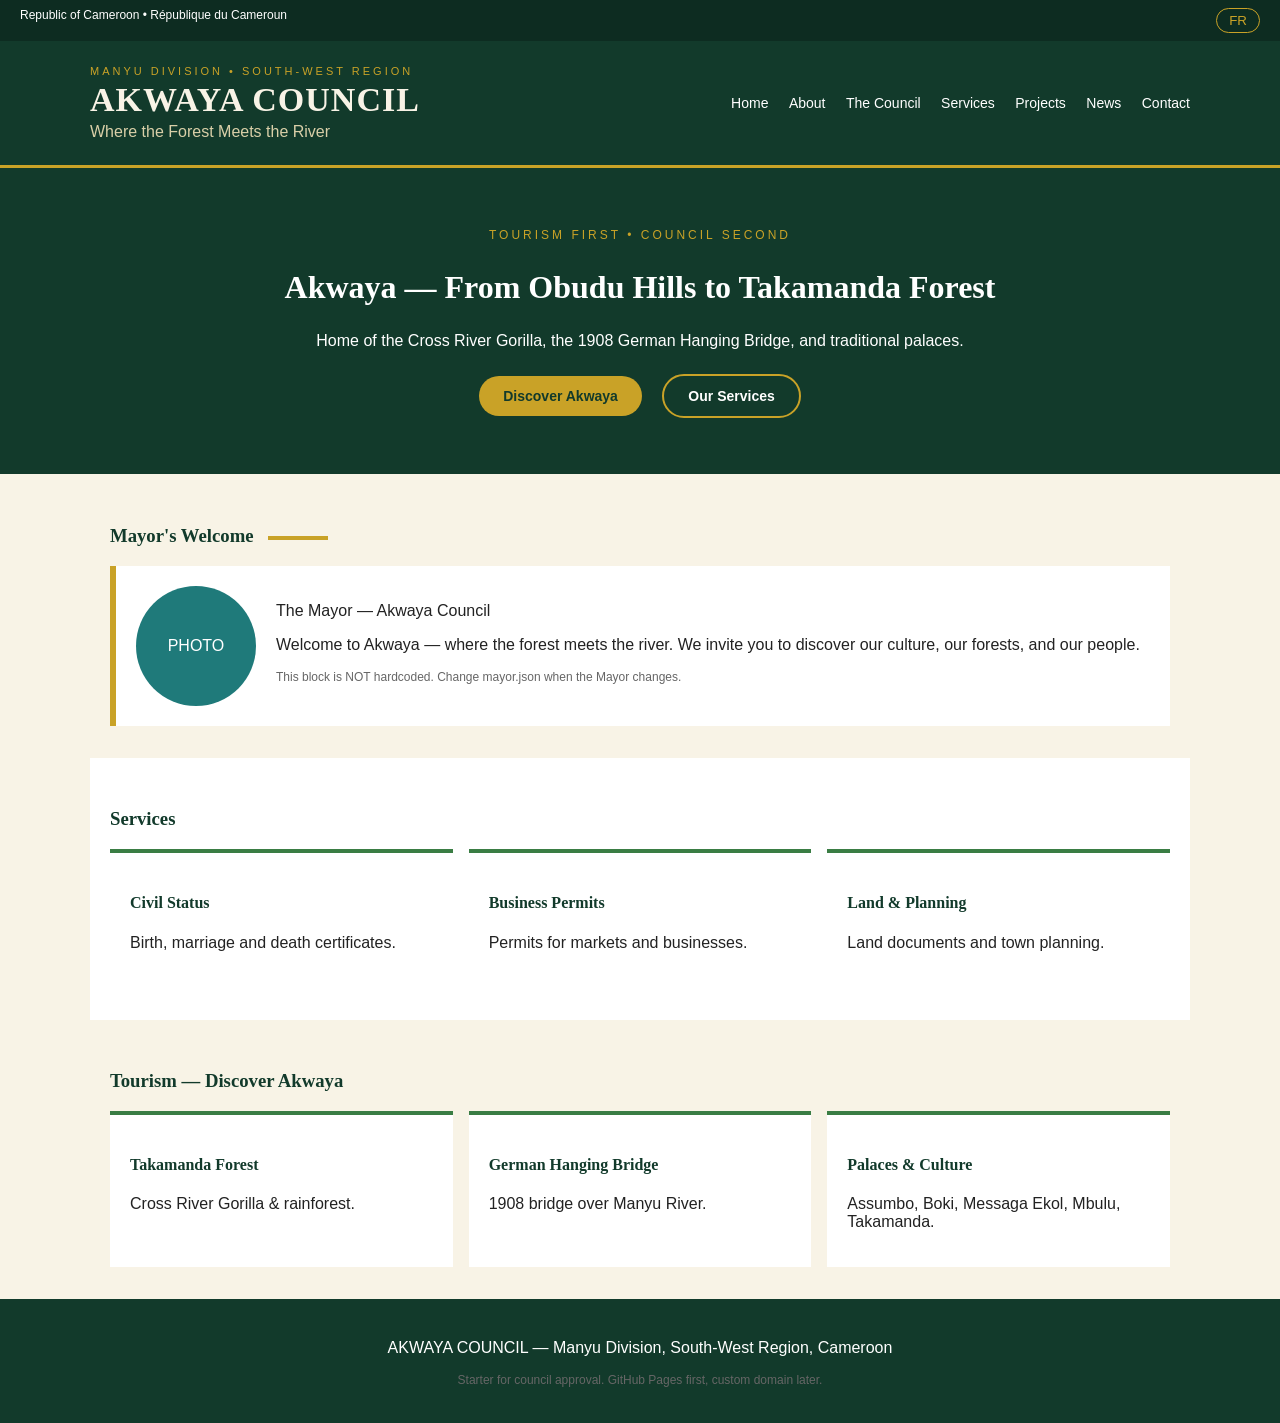
==== index.html @ c9313421 "Add files via upload" ====
<!DOCTYPE html>
<html lang="en">
<head>
<meta charset="UTF-8">
<meta name="viewport" content="width=device-width, initial-scale=1.0">
<title>AKWAYA COUNCIL | Akwaya, Manyu Division</title>
<link rel="stylesheet" href="css/style.css">
</head>
<body>
<!-- TOP BAR -->
<div class="topbar"><span>Republic of Cameroon &bull; R&eacute;publique du Cameroun</span><button id="langBtn" onclick="toggleLang()">FR</button></div>

<!-- HEADER - DARK GREEN -->
<header>
  <div class="header-inner">
    <div class="logo-text">
      <div class="small-gold">MANYU DIVISION &bull; SOUTH-WEST REGION</div>
      <h1>AKWAYA COUNCIL</h1>
      <p class="tagline" data-en="Where the Forest Meets the River" data-fr="Là où la forêt rencontre la rivière">Where the Forest Meets the River</p>
    </div>
    <nav>
      <a href="#" data-en="Home" data-fr="Accueil">Home</a>
      <a href="#" data-en="About" data-fr="À propos">About</a>
      <a href="#" data-en="The Council" data-fr="Le Conseil">The Council</a>
      <a href="#" data-en="Services" data-fr="Services">Services</a>
      <a href="#" data-en="Projects" data-fr="Projets">Projects</a>
      <a href="#" data-en="News" data-fr="Actualités">News</a>
      <a href="#" data-en="Contact" data-fr="Contact">Contact</a>
    </nav>
  </div>
</header>

<!-- HERO - SIMPLE BANNER -->
<section class="hero">
  <p class="hero-eyebrow">TOURISM FIRST &bull; COUNCIL SECOND</p>
  <h2 data-en="Akwaya — From Obudu Hills to Takamanda Forest" data-fr="Akwaya — Des collines d'Obudu à la forêt de Takamanda">Akwaya — From Obudu Hills to Takamanda Forest</h2>
  <p class="hero-sub">Home of the Cross River Gorilla, the 1908 German Hanging Bridge, and traditional palaces.</p>
  <div class="btns">
    <a class="btn btn-gold" href="#" data-en="Discover Akwaya" data-fr="Découvrir Akwaya">Discover Akwaya</a>
    <a class="btn btn-outline" href="#" data-en="Our Services" data-fr="Nos Services">Our Services</a>
  </div>
</section>

<!-- MAYOR - EDITABLE VIA content/mayor.json -->
<section class="section">
  <h3>Mayor's Welcome <span class="gold-line"></span></h3>
  <div class="mayor-card">
    <div class="mayor-photo">PHOTO</div>
    <div>
      <p id="mayorName">The Mayor, Akwaya Council</p>
      <p id="mayorMsg">Welcome message will be loaded from content/mayor.json — Mr. Okumo edits only that file.</p>
      <p class="note">This block is NOT hardcoded. Change mayor.json when the Mayor changes.</p>
    </div>
  </div>
</section>

<!-- SERVICES -->
<section class="section ivory">
  <h3>Services</h3>
  <div class="grid" id="servicesGrid"></div>
</section>

<!-- TOURISM -->
<section class="section">
  <h3>Tourism — Discover Akwaya</h3>
  <div class="grid">
    <div class="card"><h4>Takamanda Forest</h4><p>Cross River Gorilla &amp; rainforest.</p></div>
    <div class="card"><h4>German Hanging Bridge</h4><p>1908 bridge over Manyu River.</p></div>
    <div class="card"><h4>Palaces &amp; Culture</h4><p>Assumbo, Boki, Messaga Ekol, Mbulu, Takamanda.</p></div>
  </div>
</section>

<footer><p>AKWAYA COUNCIL — Manyu Division, South-West Region, Cameroon</p><p class="note">Starter for council approval. GitHub Pages first, custom domain later.</p></footer>
<script src="js/main.js"></script>
</body>
</html>
---- css/style.css ----
/* AKWAYA COUNCIL - STARTER - Dark Green / Gold / Ivory */
:root{--forest:#123A2B;--moss:#3A7D44;--teal:#1F7A7A;--gold:#C9A227;--clay:#8B3A1E;--ivory:#F8F3E6}
*{box-sizing:border-box} body{margin:0;font-family:Arial,sans-serif;background:var(--ivory);color:#222}
h1,h2,h3,h4{font-family:Georgia,serif;color:var(--forest)}
.topbar{background:#0d2c21;color:#fff;display:flex;justify-content:space-between;padding:8px 20px;font-size:12px}
.topbar button{background:transparent;border:1px solid var(--gold);color:var(--gold);border-radius:20px;padding:4px 12px;cursor:pointer}
header{background:var(--forest);color:var(--ivory);padding:24px 20px}
.header-inner{max-width:1100px;margin:auto;display:flex;justify-content:space-between;align-items:center;flex-wrap:wrap}
.small-gold{color:var(--gold);letter-spacing:3px;font-size:11px}
header h1{margin:4px 0;color:var(--ivory);font-size:34px;letter-spacing:1px}
.tagline{color:#d9cfa8;margin:0}
nav a{color:#fff;text-decoration:none;margin-left:16px;font-size:14px}
.hero{background:var(--forest);color:#fff;text-align:center;padding:48px 20px;border-top:3px solid var(--gold)}
.hero h2{color:#fff;font-size:32px}
.hero-eyebrow{color:var(--gold);letter-spacing:3px;font-size:12px}
.btn{display:inline-block;padding:12px 24px;border-radius:30px;text-decoration:none;font-weight:bold;font-size:14px;margin:8px}
.btn-gold{background:var(--gold);color:var(--forest)}
.btn-outline{border:2px solid var(--gold);color:#fff}
.section{max-width:1100px;margin:auto;padding:32px 20px}
.section.ivory{background:#fff}
.gold-line{display:inline-block;width:60px;height:4px;background:var(--gold);margin-left:10px;vertical-align:middle}
.mayor-card{display:flex;gap:20px;background:#fff;padding:20px;border-left:6px solid var(--gold)}
.mayor-photo{width:120px;height:120px;background:var(--teal);color:#fff;display:flex;align-items:center;justify-content:center;border-radius:50%;flex-shrink:0}
.grid{display:grid;grid-template-columns:repeat(auto-fit,minmax(220px,1fr));gap:16px}
.card{background:#fff;padding:20px;border-top:4px solid var(--moss)}
.note{font-size:12px;color:#666}
footer{background:var(--forest);color:#fff;text-align:center;padding:24px}
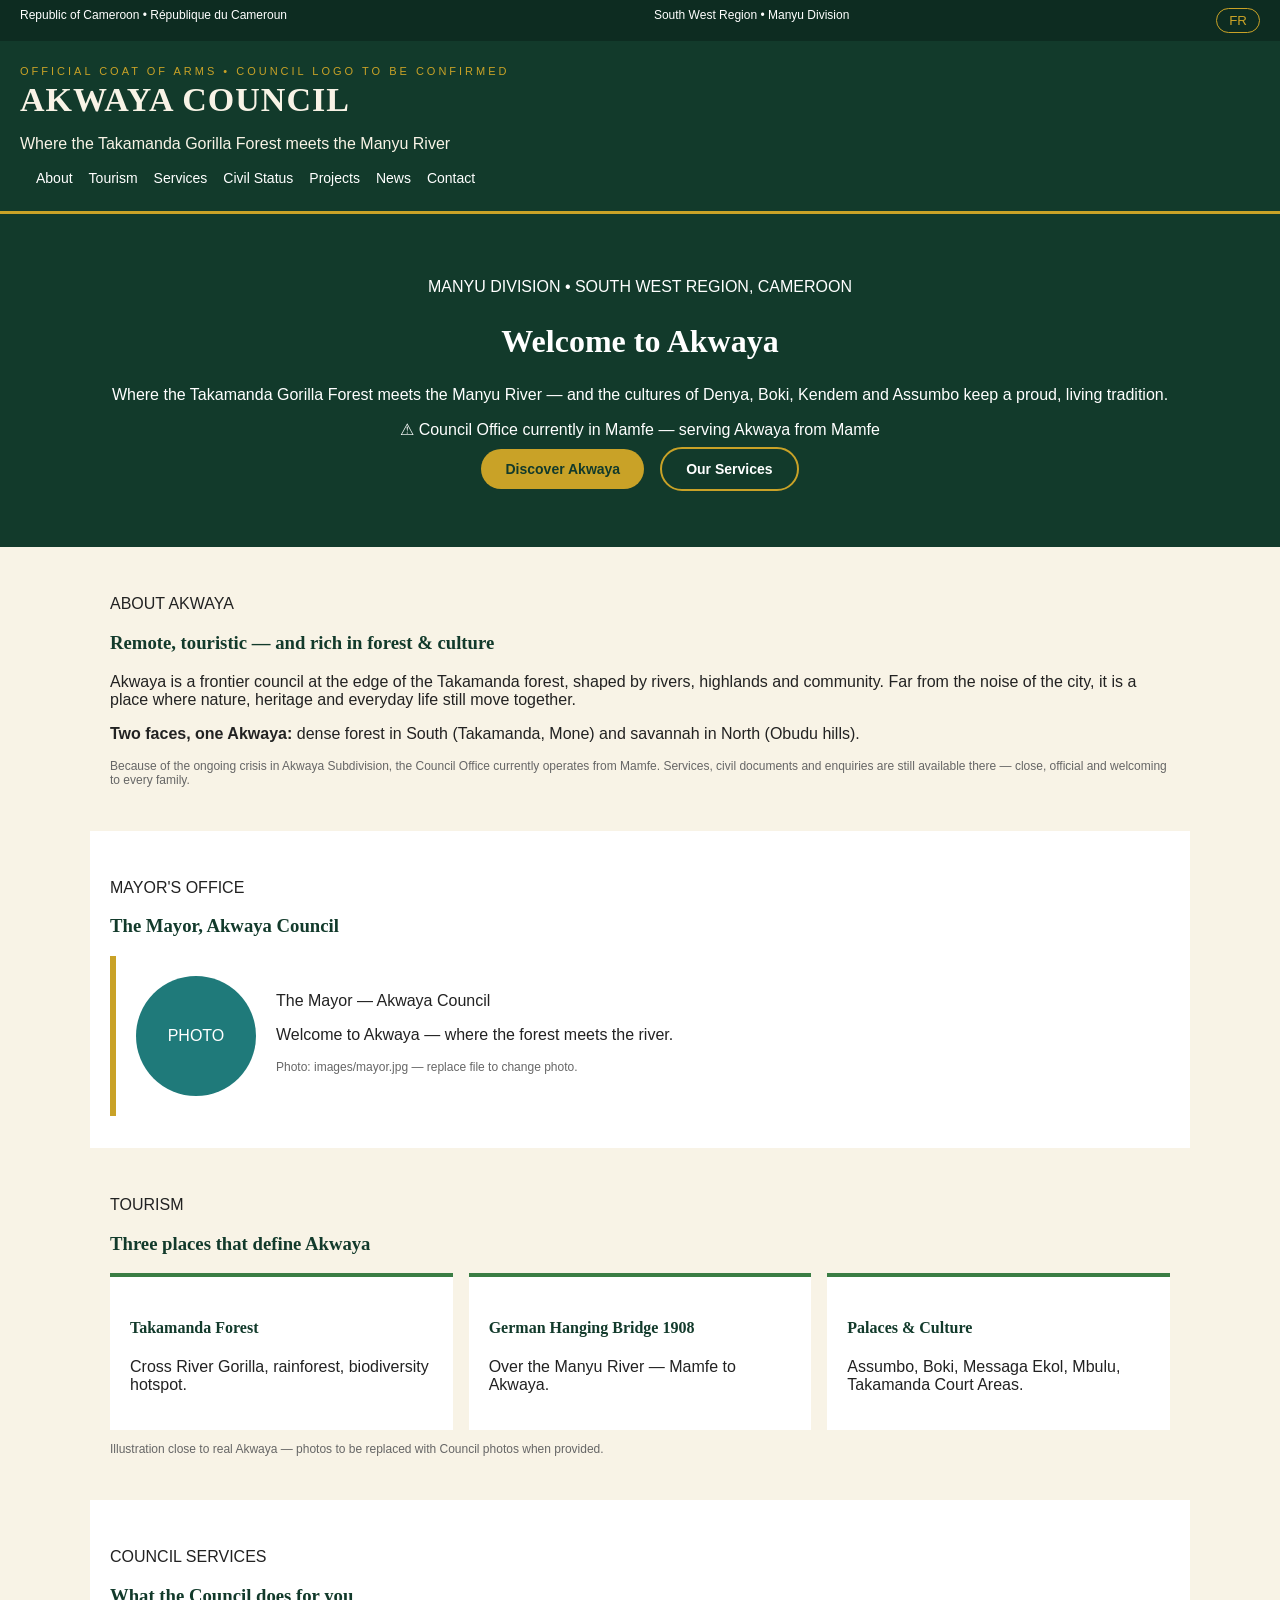
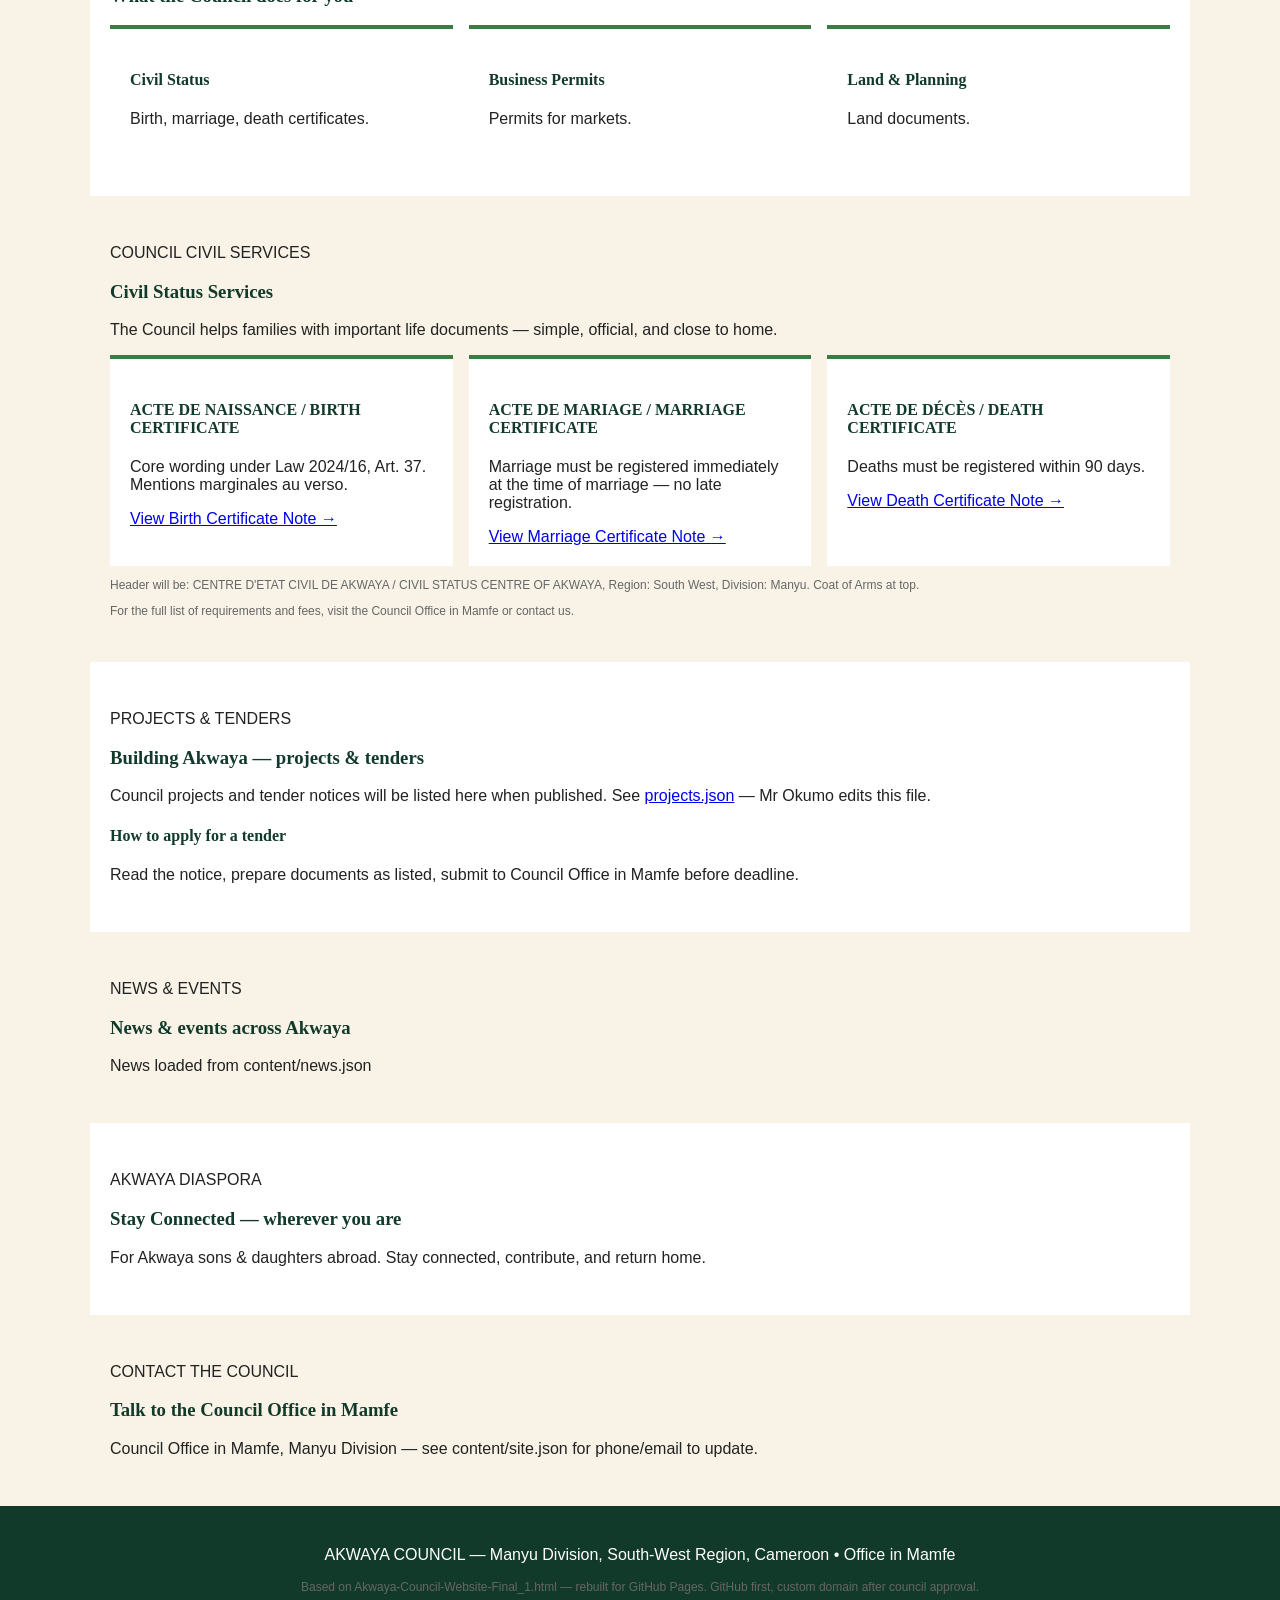
==== commit 5d9a1f6f: "Add files via upload" ====
--- a/index.html
+++ b/index.html
@@ -1,76 +1,48 @@
 <!DOCTYPE html>
-<html lang="en">
-<head>
-<meta charset="UTF-8">
-<meta name="viewport" content="width=device-width, initial-scale=1.0">
-<title>AKWAYA COUNCIL | Akwaya, Manyu Division</title>
-<link rel="stylesheet" href="css/style.css">
-</head>
+<html lang="en"><head><meta charset="UTF-8"><meta name="viewport" content="width=device-width,initial-scale=1">
+<title>AKWAYA COUNCIL | Manyu Division, South-West Region, Cameroon</title>
+<link rel="stylesheet" href="css/style.css"></head>
 <body>
-<!-- TOP BAR -->
-<div class="topbar"><span>Republic of Cameroon &bull; R&eacute;publique du Cameroun</span><button id="langBtn" onclick="toggleLang()">FR</button></div>
+<div class="topbar"><span>Republic of Cameroon &bull; R&eacute;publique du Cameroun</span><span>South West Region &bull; Manyu Division</span><button id="langBtn" onclick="toggleLang()">FR</button></div>
+<header><div class="wrap header-in">
+<div><div class="small-gold">OFFICIAL COAT OF ARMS &bull; COUNCIL LOGO TO BE CONFIRMED</div><h1>AKWAYA COUNCIL</h1><p class="tag" data-en="Where the Takamanda Gorilla Forest meets the Manyu River" data-fr="Là où la forêt des gorilles de Takamanda rencontre le fleuve Manyu">Where the Takamanda Gorilla Forest meets the Manyu River</p></div>
+<nav><a href="#about">About</a><a href="#tourism">Tourism</a><a href="#services">Services</a><a href="#civil">Civil Status</a><a href="#projects">Projects</a><a href="#news">News</a><a href="#contact">Contact</a></nav></div></header>
 
-<!-- HEADER - DARK GREEN -->
-<header>
-  <div class="header-inner">
-    <div class="logo-text">
-      <div class="small-gold">MANYU DIVISION &bull; SOUTH-WEST REGION</div>
-      <h1>AKWAYA COUNCIL</h1>
-      <p class="tagline" data-en="Where the Forest Meets the River" data-fr="Là où la forêt rencontre la rivière">Where the Forest Meets the River</p>
-    </div>
-    <nav>
-      <a href="#" data-en="Home" data-fr="Accueil">Home</a>
-      <a href="#" data-en="About" data-fr="À propos">About</a>
-      <a href="#" data-en="The Council" data-fr="Le Conseil">The Council</a>
-      <a href="#" data-en="Services" data-fr="Services">Services</a>
-      <a href="#" data-en="Projects" data-fr="Projets">Projects</a>
-      <a href="#" data-en="News" data-fr="Actualités">News</a>
-      <a href="#" data-en="Contact" data-fr="Contact">Contact</a>
-    </nav>
-  </div>
-</header>
+<section class="hero"><div class="wrap"><p class="eyebrow">MANYU DIVISION &bull; SOUTH WEST REGION, CAMEROON</p>
+<h2 data-en="Welcome to Akwaya" data-fr="Bienvenue à Akwaya">Welcome to Akwaya</h2>
+<p data-en="Where the Takamanda Gorilla Forest meets the Manyu River — and the cultures of Denya, Boki, Kendem and Assumbo keep a proud, living tradition." data-fr="Là où la forêt des gorilles de Takamanda rencontre le fleuve Manyu — et où les cultures Denya, Boki, Kendem et Assumbo gardent une tradition fière et vivante.">Where the Takamanda Gorilla Forest meets the Manyu River — and the cultures of Denya, Boki, Kendem and Assumbo keep a proud, living tradition.</p>
+<div class="notice">⚠ <span data-en="Council Office currently in Mamfe — serving Akwaya from Mamfe" data-fr="Bureau du Conseil actuellement à Mamfe — au service d'Akwaya depuis Mamfe">Council Office currently in Mamfe — serving Akwaya from Mamfe</span></div>
+<div class="btns"><a class="btn btn-gold" href="#tourism">Discover Akwaya</a><a class="btn btn-outline" href="#services">Our Services</a></div></div></section>
 
-<!-- HERO - SIMPLE BANNER -->
-<section class="hero">
-  <p class="hero-eyebrow">TOURISM FIRST &bull; COUNCIL SECOND</p>
-  <h2 data-en="Akwaya — From Obudu Hills to Takamanda Forest" data-fr="Akwaya — Des collines d'Obudu à la forêt de Takamanda">Akwaya — From Obudu Hills to Takamanda Forest</h2>
-  <p class="hero-sub">Home of the Cross River Gorilla, the 1908 German Hanging Bridge, and traditional palaces.</p>
-  <div class="btns">
-    <a class="btn btn-gold" href="#" data-en="Discover Akwaya" data-fr="Découvrir Akwaya">Discover Akwaya</a>
-    <a class="btn btn-outline" href="#" data-en="Our Services" data-fr="Nos Services">Our Services</a>
-  </div>
-</section>
+<section id="about" class="section"><div class="wrap"><p class="kicker">ABOUT AKWAYA</p><h3>Remote, touristic — and rich in forest &amp; culture</h3>
+<p>Akwaya is a frontier council at the edge of the Takamanda forest, shaped by rivers, highlands and community. Far from the noise of the city, it is a place where nature, heritage and everyday life still move together.</p>
+<p><b>Two faces, one Akwaya:</b> dense forest in South (Takamanda, Mone) and savannah in North (Obudu hills).</p>
+<p class="note">Because of the ongoing crisis in Akwaya Subdivision, the Council Office currently operates from Mamfe. Services, civil documents and enquiries are still available there — close, official and welcoming to every family.</p></div></section>
 
-<!-- MAYOR - EDITABLE VIA content/mayor.json -->
-<section class="section">
-  <h3>Mayor's Welcome <span class="gold-line"></span></h3>
-  <div class="mayor-card">
-    <div class="mayor-photo">PHOTO</div>
-    <div>
-      <p id="mayorName">The Mayor, Akwaya Council</p>
-      <p id="mayorMsg">Welcome message will be loaded from content/mayor.json — Mr. Okumo edits only that file.</p>
-      <p class="note">This block is NOT hardcoded. Change mayor.json when the Mayor changes.</p>
-    </div>
-  </div>
-</section>
+<section id="mayor" class="section ivory"><div class="wrap"><p class="kicker">MAYOR'S OFFICE</p><h3>The Mayor, Akwaya Council</h3>
+<div class="mayor-card"><div class="mayor-photo">PHOTO</div><div><p id="mayorName">The Mayor — Akwaya Council</p><p id="mayorMsg">Welcome message loaded from content/mayor.json. Edit that file when the Mayor changes — Mayor is not for life.</p><p class="note">Photo: images/mayor.jpg — replace file to change photo.</p></div></div></div></section>
 
-<!-- SERVICES -->
-<section class="section ivory">
-  <h3>Services</h3>
-  <div class="grid" id="servicesGrid"></div>
-</section>
+<section id="tourism" class="section"><div class="wrap"><p class="kicker">TOURISM</p><h3>Three places that define Akwaya</h3><div class="grid">
+<div class="card"><h4>Takamanda Forest</h4><p>Cross River Gorilla, rainforest, biodiversity hotspot.</p></div>
+<div class="card"><h4>German Hanging Bridge 1908</h4><p>Over the Manyu River — Mamfe to Akwaya.</p></div>
+<div class="card"><h4>Palaces &amp; Culture</h4><p>Assumbo, Boki, Messaga Ekol, Mbulu, Takamanda Court Areas.</p></div></div><p class="note">Illustration close to real Akwaya — photos to be replaced with Council photos when provided.</p></div></section>
 
-<!-- TOURISM -->
-<section class="section">
-  <h3>Tourism — Discover Akwaya</h3>
-  <div class="grid">
-    <div class="card"><h4>Takamanda Forest</h4><p>Cross River Gorilla &amp; rainforest.</p></div>
-    <div class="card"><h4>German Hanging Bridge</h4><p>1908 bridge over Manyu River.</p></div>
-    <div class="card"><h4>Palaces &amp; Culture</h4><p>Assumbo, Boki, Messaga Ekol, Mbulu, Takamanda.</p></div>
-  </div>
-</section>
+<section id="services" class="section ivory"><div class="wrap"><p class="kicker">COUNCIL SERVICES</p><h3>What the Council does for you</h3><div class="grid" id="servicesGrid"></div></div></section>
 
-<footer><p>AKWAYA COUNCIL — Manyu Division, South-West Region, Cameroon</p><p class="note">Starter for council approval. GitHub Pages first, custom domain later.</p></footer>
-<script src="js/main.js"></script>
-</body>
-</html>
+<section id="civil" class="section"><div class="wrap"><p class="kicker">COUNCIL CIVIL SERVICES</p><h3>Civil Status Services</h3><p>The Council helps families with important life documents — simple, official, and close to home.</p>
+<div class="grid">
+<div class="card"><h4>ACTE DE NAISSANCE / BIRTH CERTIFICATE</h4><p>Core wording under Law 2024/16, Art. 37. Mentions marginales au verso.</p><a href="certificates/birth.html">View Birth Certificate Note →</a></div>
+<div class="card"><h4>ACTE DE MARIAGE / MARRIAGE CERTIFICATE</h4><p>Marriage must be registered immediately at the time of marriage — no late registration.</p><a href="certificates/marriage.html">View Marriage Certificate Note →</a></div>
+<div class="card"><h4>ACTE DE DÉCÈS / DEATH CERTIFICATE</h4><p>Deaths must be registered within 90 days.</p><a href="certificates/death.html">View Death Certificate Note →</a></div>
+</div><p class="note">Header will be: CENTRE D'ETAT CIVIL DE AKWAYA / CIVIL STATUS CENTRE OF AKWAYA, Region: South West, Division: Manyu. Coat of Arms at top.</p><p class="note">For the full list of requirements and fees, visit the Council Office in Mamfe or contact us.</p></div></section>
+
+<section id="projects" class="section ivory"><div class="wrap"><p class="kicker">PROJECTS &amp; TENDERS</p><h3>Building Akwaya — projects &amp; tenders</h3><p>Council projects and tender notices will be listed here when published. See <a href="content/projects.json">projects.json</a> — Mr Okumo edits this file.</p><div id="projectsList"></div><h4>How to apply for a tender</h4><p>Read the notice, prepare documents as listed, submit to Council Office in Mamfe before deadline.</p></div></section>
+
+<section id="news" class="section"><div class="wrap"><p class="kicker">NEWS &amp; EVENTS</p><h3>News &amp; events across Akwaya</h3><div id="newsList"><p>News loaded from content/news.json</p></div></div></section>
+
+<section class="section ivory"><div class="wrap"><p class="kicker">AKWAYA DIASPORA</p><h3>Stay Connected — wherever you are</h3><p>For Akwaya sons &amp; daughters abroad. Stay connected, contribute, and return home.</p></div></section>
+
+<section id="contact" class="section"><div class="wrap"><p class="kicker">CONTACT THE COUNCIL</p><h3>Talk to the Council Office in Mamfe</h3><p id="contactInfo">Council Office in Mamfe, Manyu Division — see content/site.json for phone/email to update.</p></div></section>
+
+<footer><p>AKWAYA COUNCIL — Manyu Division, South-West Region, Cameroon • Office in Mamfe</p><p class="note">Based on Akwaya-Council-Website-Final_1.html — rebuilt for GitHub Pages. GitHub first, custom domain after council approval.</p></footer>
+<script src="js/main.js"></script></body></html>
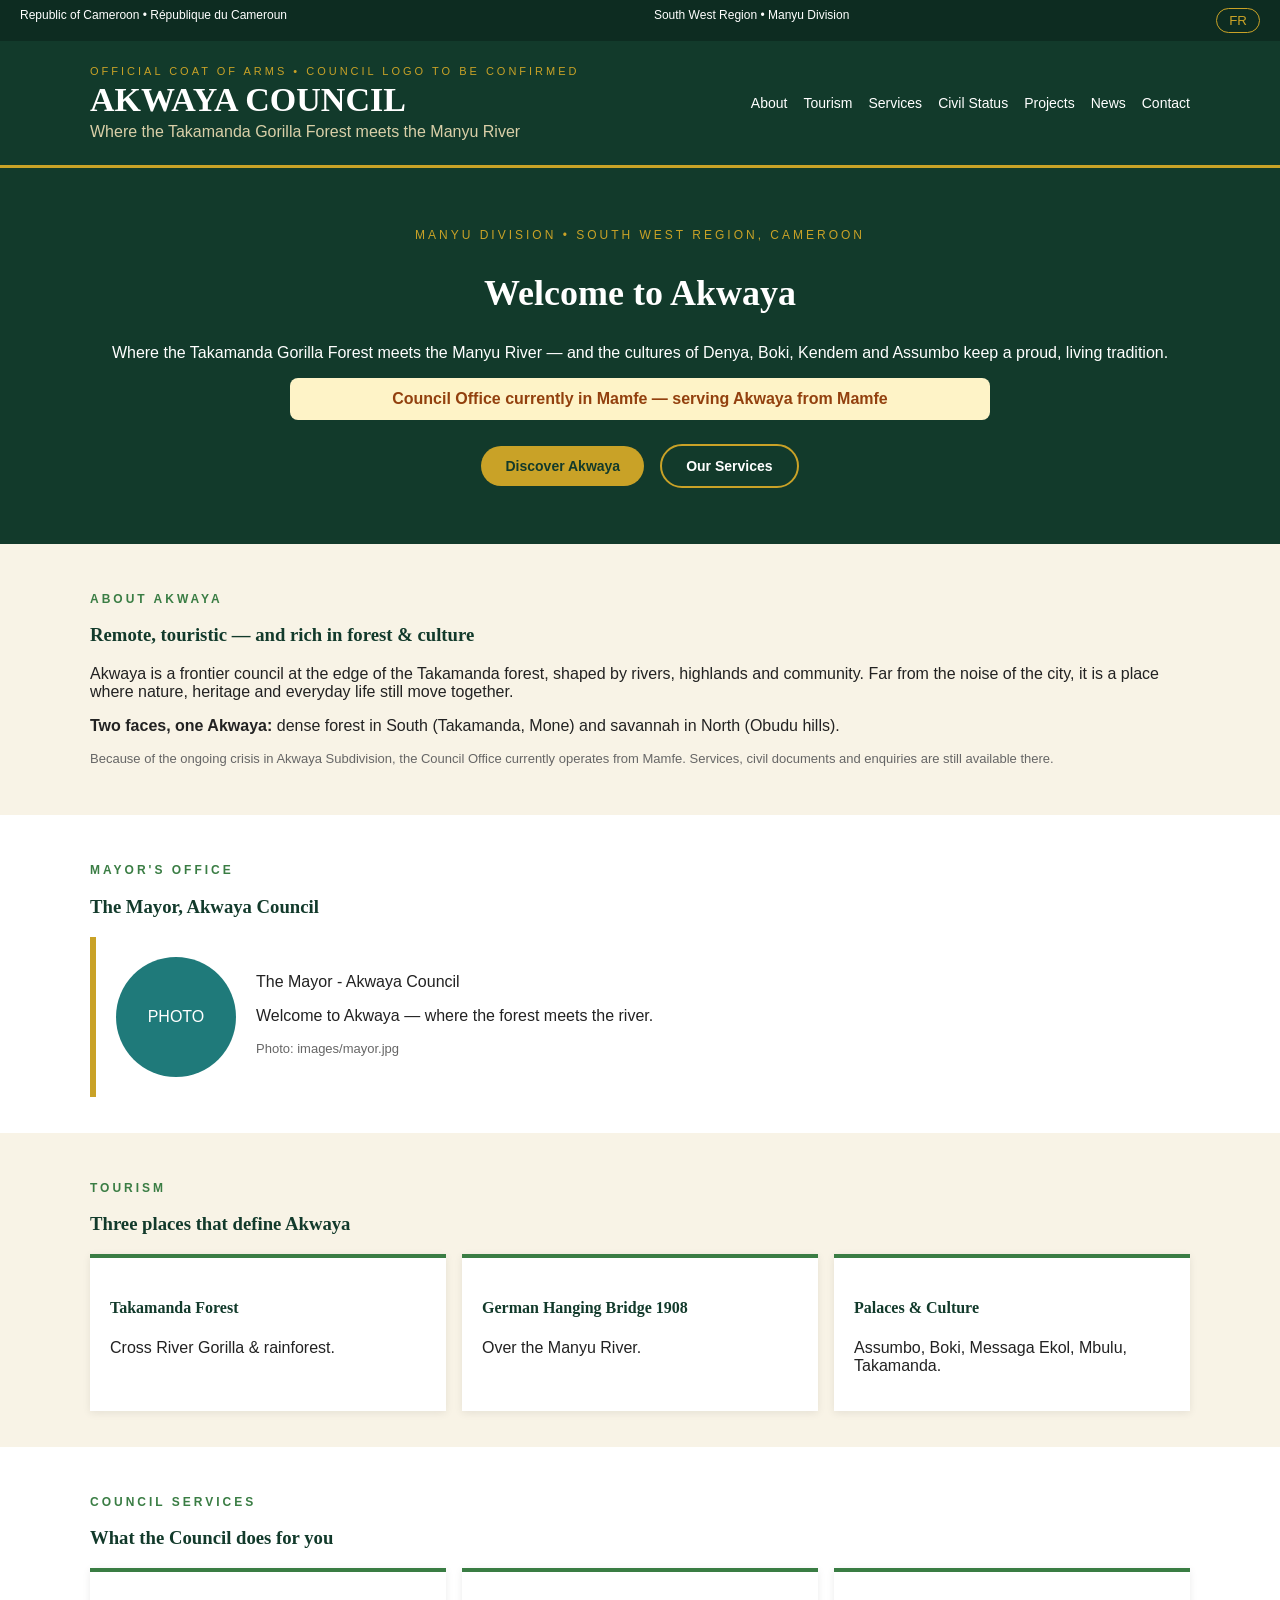
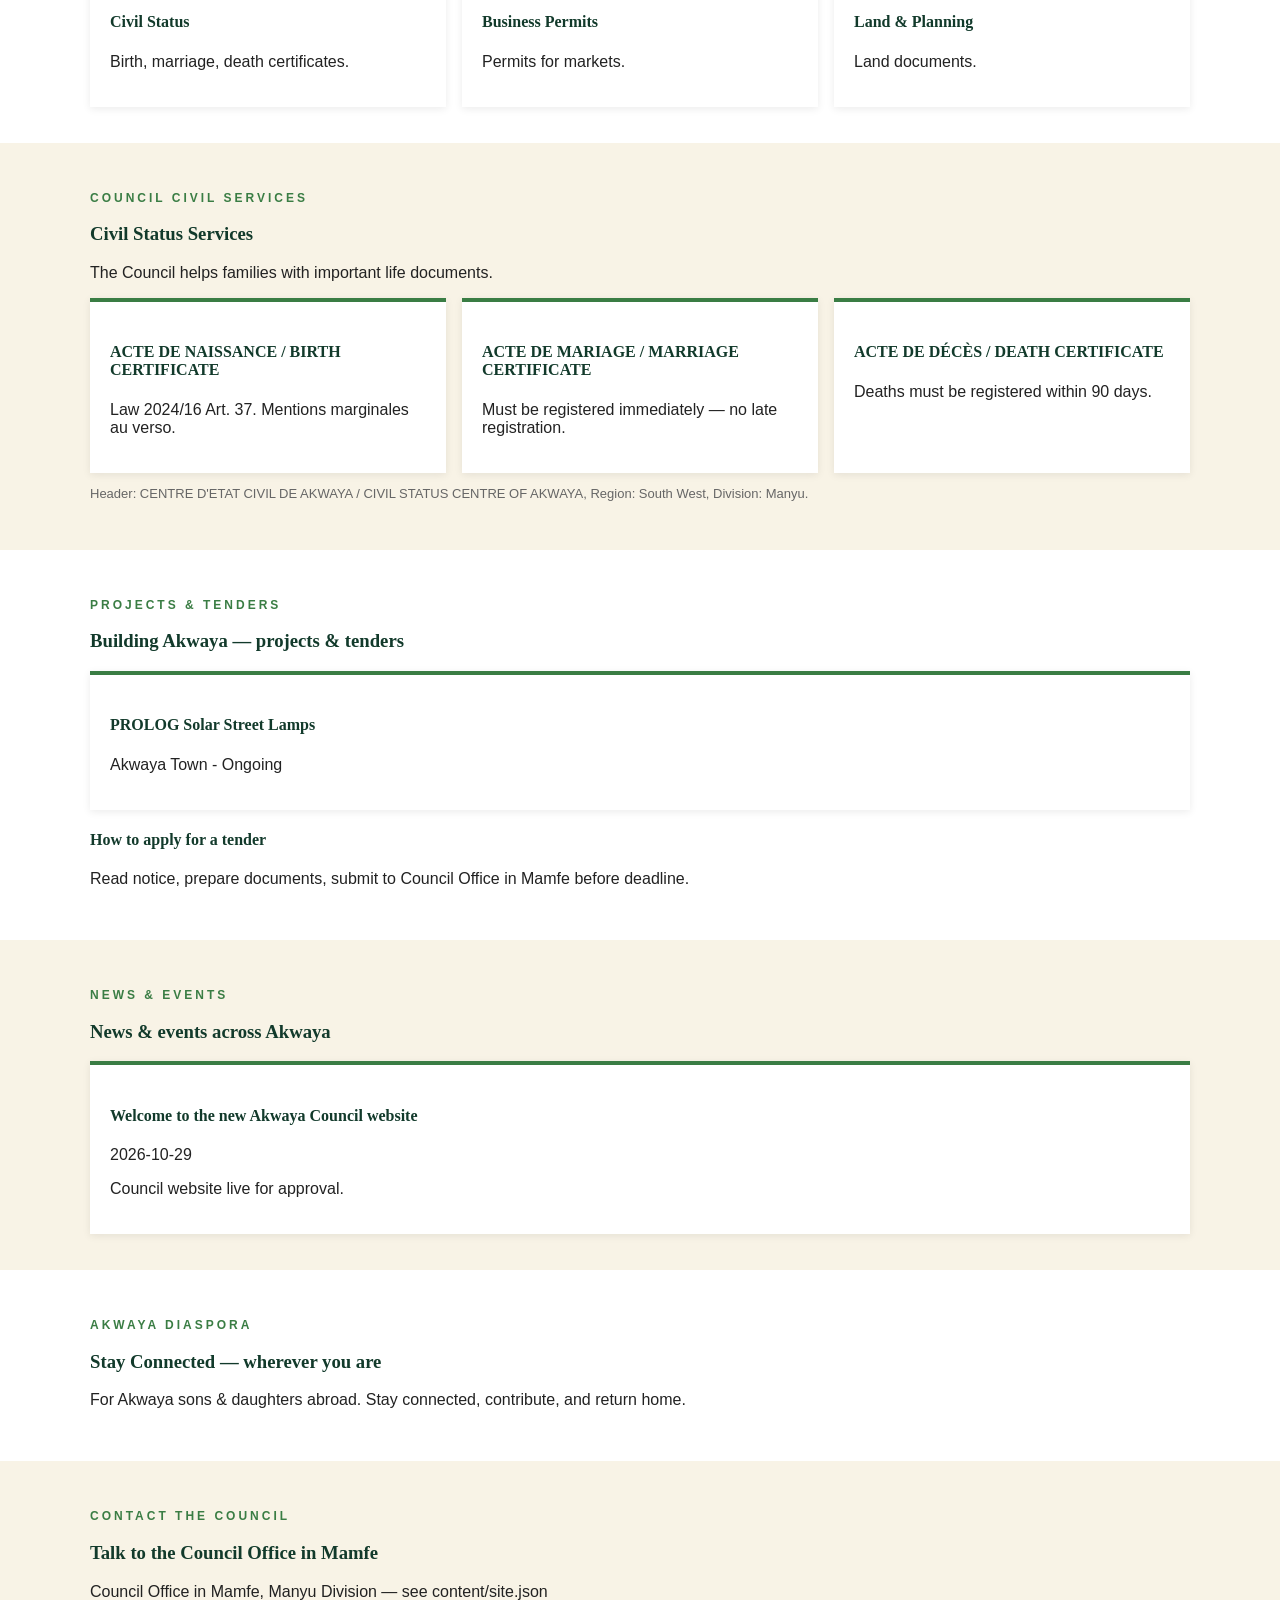
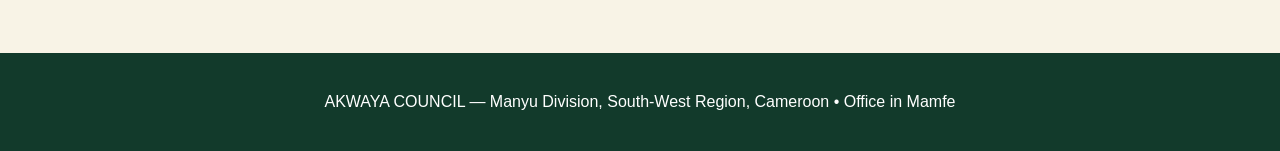
==== commit 115909ac: "Add files via upload" ====
--- a/index.html
+++ b/index.html
@@ -1,48 +1,21 @@
 <!DOCTYPE html>
 <html lang="en"><head><meta charset="UTF-8"><meta name="viewport" content="width=device-width,initial-scale=1">
-<title>AKWAYA COUNCIL | Manyu Division, South-West Region, Cameroon</title>
+<title>Akwaya Council — Manyu Division, South-West Region, Cameroon</title>
+<meta name="description" content="Akwaya Council, Manyu Division, South-West Region, Cameroon. Where the Takamanda Gorilla Forest meets the Manyu River. Council Office currently in Mamfe.">
 <link rel="stylesheet" href="css/style.css"></head>
 <body>
-<div class="topbar"><span>Republic of Cameroon &bull; R&eacute;publique du Cameroun</span><span>South West Region &bull; Manyu Division</span><button id="langBtn" onclick="toggleLang()">FR</button></div>
-<header><div class="wrap header-in">
-<div><div class="small-gold">OFFICIAL COAT OF ARMS &bull; COUNCIL LOGO TO BE CONFIRMED</div><h1>AKWAYA COUNCIL</h1><p class="tag" data-en="Where the Takamanda Gorilla Forest meets the Manyu River" data-fr="Là où la forêt des gorilles de Takamanda rencontre le fleuve Manyu">Where the Takamanda Gorilla Forest meets the Manyu River</p></div>
+<div class="topbar"><span>Republic of Cameroon &bull; République du Cameroun</span><span>South West Region &bull; Manyu Division</span><button id="langBtn" onclick="toggleLang()">FR</button></div>
+<header><div class="wrap header-in"><div><div class="small-gold">OFFICIAL COAT OF ARMS &bull; COUNCIL LOGO TO BE CONFIRMED</div><h1>AKWAYA COUNCIL</h1><p class="tag">Where the Takamanda Gorilla Forest meets the Manyu River</p></div>
 <nav><a href="#about">About</a><a href="#tourism">Tourism</a><a href="#services">Services</a><a href="#civil">Civil Status</a><a href="#projects">Projects</a><a href="#news">News</a><a href="#contact">Contact</a></nav></div></header>
-
-<section class="hero"><div class="wrap"><p class="eyebrow">MANYU DIVISION &bull; SOUTH WEST REGION, CAMEROON</p>
-<h2 data-en="Welcome to Akwaya" data-fr="Bienvenue à Akwaya">Welcome to Akwaya</h2>
-<p data-en="Where the Takamanda Gorilla Forest meets the Manyu River — and the cultures of Denya, Boki, Kendem and Assumbo keep a proud, living tradition." data-fr="Là où la forêt des gorilles de Takamanda rencontre le fleuve Manyu — et où les cultures Denya, Boki, Kendem et Assumbo gardent une tradition fière et vivante.">Where the Takamanda Gorilla Forest meets the Manyu River — and the cultures of Denya, Boki, Kendem and Assumbo keep a proud, living tradition.</p>
-<div class="notice">⚠ <span data-en="Council Office currently in Mamfe — serving Akwaya from Mamfe" data-fr="Bureau du Conseil actuellement à Mamfe — au service d'Akwaya depuis Mamfe">Council Office currently in Mamfe — serving Akwaya from Mamfe</span></div>
-<div class="btns"><a class="btn btn-gold" href="#tourism">Discover Akwaya</a><a class="btn btn-outline" href="#services">Our Services</a></div></div></section>
-
-<section id="about" class="section"><div class="wrap"><p class="kicker">ABOUT AKWAYA</p><h3>Remote, touristic — and rich in forest &amp; culture</h3>
-<p>Akwaya is a frontier council at the edge of the Takamanda forest, shaped by rivers, highlands and community. Far from the noise of the city, it is a place where nature, heritage and everyday life still move together.</p>
-<p><b>Two faces, one Akwaya:</b> dense forest in South (Takamanda, Mone) and savannah in North (Obudu hills).</p>
-<p class="note">Because of the ongoing crisis in Akwaya Subdivision, the Council Office currently operates from Mamfe. Services, civil documents and enquiries are still available there — close, official and welcoming to every family.</p></div></section>
-
-<section id="mayor" class="section ivory"><div class="wrap"><p class="kicker">MAYOR'S OFFICE</p><h3>The Mayor, Akwaya Council</h3>
-<div class="mayor-card"><div class="mayor-photo">PHOTO</div><div><p id="mayorName">The Mayor — Akwaya Council</p><p id="mayorMsg">Welcome message loaded from content/mayor.json. Edit that file when the Mayor changes — Mayor is not for life.</p><p class="note">Photo: images/mayor.jpg — replace file to change photo.</p></div></div></div></section>
-
-<section id="tourism" class="section"><div class="wrap"><p class="kicker">TOURISM</p><h3>Three places that define Akwaya</h3><div class="grid">
-<div class="card"><h4>Takamanda Forest</h4><p>Cross River Gorilla, rainforest, biodiversity hotspot.</p></div>
-<div class="card"><h4>German Hanging Bridge 1908</h4><p>Over the Manyu River — Mamfe to Akwaya.</p></div>
-<div class="card"><h4>Palaces &amp; Culture</h4><p>Assumbo, Boki, Messaga Ekol, Mbulu, Takamanda Court Areas.</p></div></div><p class="note">Illustration close to real Akwaya — photos to be replaced with Council photos when provided.</p></div></section>
-
+<section class="hero"><div class="wrap"><p class="eyebrow">MANYU DIVISION &bull; SOUTH WEST REGION, CAMEROON</p><h2 data-en="Welcome to Akwaya" data-fr="Bienvenue à Akwaya">Welcome to Akwaya</h2><p data-en="Where the Takamanda Gorilla Forest meets the Manyu River — and the cultures of Denya, Boki, Kendem and Assumbo keep a proud, living tradition." data-fr="Là où la forêt des gorilles de Takamanda rencontre le fleuve Manyu — et où les cultures Denya, Boki, Kendem et Assumbo gardent une tradition fière et vivante.">Where the Takamanda Gorilla Forest meets the Manyu River — and the cultures of Denya, Boki, Kendem and Assumbo keep a proud, living tradition.</p><div class="notice">Council Office currently in Mamfe — serving Akwaya from Mamfe</div><div><a class="btn btn-gold" href="#tourism">Discover Akwaya</a><a class="btn btn-outline" href="#services">Our Services</a></div></div></section>
+<section id="about" class="section"><div class="wrap"><p class="kicker">ABOUT AKWAYA</p><h3>Remote, touristic — and rich in forest &amp; culture</h3><p>Akwaya is a frontier council at the edge of the Takamanda forest, shaped by rivers, highlands and community. Far from the noise of the city, it is a place where nature, heritage and everyday life still move together.</p><p><b>Two faces, one Akwaya:</b> dense forest in South (Takamanda, Mone) and savannah in North (Obudu hills).</p><p class="note">Because of the ongoing crisis in Akwaya Subdivision, the Council Office currently operates from Mamfe. Services, civil documents and enquiries are still available there.</p></div></section>
+<section id="mayor" class="section ivory"><div class="wrap"><p class="kicker">MAYOR'S OFFICE</p><h3>The Mayor, Akwaya Council</h3><div class="mayor-card"><div class="mayor-photo">PHOTO</div><div><p id="mayorName">The Mayor — Akwaya Council</p><p id="mayorMsg">Welcome message from content/mayor.json — edit that file when the Mayor changes. Mayor is not for life.</p><p class="note">Photo: images/mayor.jpg</p></div></div></div></section>
+<section id="tourism" class="section"><div class="wrap"><p class="kicker">TOURISM</p><h3>Three places that define Akwaya</h3><div class="grid"><div class="card"><h4>Takamanda Forest</h4><p>Cross River Gorilla &amp; rainforest.</p></div><div class="card"><h4>German Hanging Bridge 1908</h4><p>Over the Manyu River.</p></div><div class="card"><h4>Palaces &amp; Culture</h4><p>Assumbo, Boki, Messaga Ekol, Mbulu, Takamanda.</p></div></div></div></section>
 <section id="services" class="section ivory"><div class="wrap"><p class="kicker">COUNCIL SERVICES</p><h3>What the Council does for you</h3><div class="grid" id="servicesGrid"></div></div></section>
-
-<section id="civil" class="section"><div class="wrap"><p class="kicker">COUNCIL CIVIL SERVICES</p><h3>Civil Status Services</h3><p>The Council helps families with important life documents — simple, official, and close to home.</p>
-<div class="grid">
-<div class="card"><h4>ACTE DE NAISSANCE / BIRTH CERTIFICATE</h4><p>Core wording under Law 2024/16, Art. 37. Mentions marginales au verso.</p><a href="certificates/birth.html">View Birth Certificate Note →</a></div>
-<div class="card"><h4>ACTE DE MARIAGE / MARRIAGE CERTIFICATE</h4><p>Marriage must be registered immediately at the time of marriage — no late registration.</p><a href="certificates/marriage.html">View Marriage Certificate Note →</a></div>
-<div class="card"><h4>ACTE DE DÉCÈS / DEATH CERTIFICATE</h4><p>Deaths must be registered within 90 days.</p><a href="certificates/death.html">View Death Certificate Note →</a></div>
-</div><p class="note">Header will be: CENTRE D'ETAT CIVIL DE AKWAYA / CIVIL STATUS CENTRE OF AKWAYA, Region: South West, Division: Manyu. Coat of Arms at top.</p><p class="note">For the full list of requirements and fees, visit the Council Office in Mamfe or contact us.</p></div></section>
-
-<section id="projects" class="section ivory"><div class="wrap"><p class="kicker">PROJECTS &amp; TENDERS</p><h3>Building Akwaya — projects &amp; tenders</h3><p>Council projects and tender notices will be listed here when published. See <a href="content/projects.json">projects.json</a> — Mr Okumo edits this file.</p><div id="projectsList"></div><h4>How to apply for a tender</h4><p>Read the notice, prepare documents as listed, submit to Council Office in Mamfe before deadline.</p></div></section>
-
+<section id="civil" class="section"><div class="wrap"><p class="kicker">COUNCIL CIVIL SERVICES</p><h3>Civil Status Services</h3><p>The Council helps families with important life documents.</p><div class="grid"><div class="card"><h4>ACTE DE NAISSANCE / BIRTH CERTIFICATE</h4><p>Law 2024/16 Art. 37. Mentions marginales au verso.</p></div><div class="card"><h4>ACTE DE MARIAGE / MARRIAGE CERTIFICATE</h4><p>Must be registered immediately — no late registration.</p></div><div class="card"><h4>ACTE DE DÉCÈS / DEATH CERTIFICATE</h4><p>Deaths must be registered within 90 days.</p></div></div><p class="note">Header: CENTRE D'ETAT CIVIL DE AKWAYA / CIVIL STATUS CENTRE OF AKWAYA, Region: South West, Division: Manyu.</p></div></section>
+<section id="projects" class="section ivory"><div class="wrap"><p class="kicker">PROJECTS &amp; TENDERS</p><h3>Building Akwaya — projects &amp; tenders</h3><div id="projectsList"></div><h4>How to apply for a tender</h4><p>Read notice, prepare documents, submit to Council Office in Mamfe before deadline.</p></div></section>
 <section id="news" class="section"><div class="wrap"><p class="kicker">NEWS &amp; EVENTS</p><h3>News &amp; events across Akwaya</h3><div id="newsList"><p>News loaded from content/news.json</p></div></div></section>
-
 <section class="section ivory"><div class="wrap"><p class="kicker">AKWAYA DIASPORA</p><h3>Stay Connected — wherever you are</h3><p>For Akwaya sons &amp; daughters abroad. Stay connected, contribute, and return home.</p></div></section>
-
-<section id="contact" class="section"><div class="wrap"><p class="kicker">CONTACT THE COUNCIL</p><h3>Talk to the Council Office in Mamfe</h3><p id="contactInfo">Council Office in Mamfe, Manyu Division — see content/site.json for phone/email to update.</p></div></section>
-
-<footer><p>AKWAYA COUNCIL — Manyu Division, South-West Region, Cameroon • Office in Mamfe</p><p class="note">Based on Akwaya-Council-Website-Final_1.html — rebuilt for GitHub Pages. GitHub first, custom domain after council approval.</p></footer>
+<section id="contact" class="section"><div class="wrap"><p class="kicker">CONTACT THE COUNCIL</p><h3>Talk to the Council Office in Mamfe</h3><p>Council Office in Mamfe, Manyu Division — see content/site.json</p></div></section>
+<footer><p>AKWAYA COUNCIL — Manyu Division, South-West Region, Cameroon • Office in Mamfe</p></footer>
 <script src="js/main.js"></script></body></html>
--- a/css/style.css
+++ b/css/style.css
@@ -1,27 +1,21 @@
-/* AKWAYA COUNCIL - STARTER - Dark Green / Gold / Ivory */
-:root{--forest:#123A2B;--moss:#3A7D44;--teal:#1F7A7A;--gold:#C9A227;--clay:#8B3A1E;--ivory:#F8F3E6}
-*{box-sizing:border-box} body{margin:0;font-family:Arial,sans-serif;background:var(--ivory);color:#222}
+/* Akwaya Council - Professional - Dark Green #123A2B, Gold #C9A227, Ivory #F8F3E6 */
+:root{--forest:#123A2B;--moss:#3A7D44;--teal:#1F7A7A;--gold:#C9A227;--ivory:#F8F3E6;--clay:#8B3A1E}
+*{box-sizing:border-box}body{margin:0;font-family:Arial,sans-serif;background:var(--ivory);color:#222}
 h1,h2,h3,h4{font-family:Georgia,serif;color:var(--forest)}
 .topbar{background:#0d2c21;color:#fff;display:flex;justify-content:space-between;padding:8px 20px;font-size:12px}
 .topbar button{background:transparent;border:1px solid var(--gold);color:var(--gold);border-radius:20px;padding:4px 12px;cursor:pointer}
 header{background:var(--forest);color:var(--ivory);padding:24px 20px}
-.header-inner{max-width:1100px;margin:auto;display:flex;justify-content:space-between;align-items:center;flex-wrap:wrap}
-.small-gold{color:var(--gold);letter-spacing:3px;font-size:11px}
-header h1{margin:4px 0;color:var(--ivory);font-size:34px;letter-spacing:1px}
-.tagline{color:#d9cfa8;margin:0}
-nav a{color:#fff;text-decoration:none;margin-left:16px;font-size:14px}
+.wrap{max-width:1100px;margin:auto}.header-in{display:flex;justify-content:space-between;align-items:center;flex-wrap:wrap;gap:16px}
+.small-gold{color:var(--gold);letter-spacing:3px;font-size:11px}header h1{margin:4px 0;color:#fff;font-size:34px}
+.tag{color:#d9cfa8;margin:0}nav a{color:#fff;text-decoration:none;margin-left:16px;font-size:14px}
 .hero{background:var(--forest);color:#fff;text-align:center;padding:48px 20px;border-top:3px solid var(--gold)}
-.hero h2{color:#fff;font-size:32px}
-.hero-eyebrow{color:var(--gold);letter-spacing:3px;font-size:12px}
+.hero h2{color:#fff;font-size:36px}.eyebrow{color:var(--gold);letter-spacing:3px;font-size:12px}
+.notice{background:#FEF3C7;color:#92400E;padding:12px;border-radius:8px;margin:16px auto;max-width:700px;font-weight:bold}
 .btn{display:inline-block;padding:12px 24px;border-radius:30px;text-decoration:none;font-weight:bold;font-size:14px;margin:8px}
-.btn-gold{background:var(--gold);color:var(--forest)}
-.btn-outline{border:2px solid var(--gold);color:#fff}
-.section{max-width:1100px;margin:auto;padding:32px 20px}
-.section.ivory{background:#fff}
-.gold-line{display:inline-block;width:60px;height:4px;background:var(--gold);margin-left:10px;vertical-align:middle}
-.mayor-card{display:flex;gap:20px;background:#fff;padding:20px;border-left:6px solid var(--gold)}
-.mayor-photo{width:120px;height:120px;background:var(--teal);color:#fff;display:flex;align-items:center;justify-content:center;border-radius:50%;flex-shrink:0}
-.grid{display:grid;grid-template-columns:repeat(auto-fit,minmax(220px,1fr));gap:16px}
-.card{background:#fff;padding:20px;border-top:4px solid var(--moss)}
-.note{font-size:12px;color:#666}
-footer{background:var(--forest);color:#fff;text-align:center;padding:24px}
+.btn-gold{background:var(--gold);color:var(--forest)}.btn-outline{border:2px solid var(--gold);color:#fff}
+.section{padding:36px 20px}.section.ivory{background:#fff}.kicker{color:var(--moss);letter-spacing:3px;font-size:12px;font-weight:bold}
+.grid{display:grid;grid-template-columns:repeat(auto-fit,minmax(240px,1fr));gap:16px}
+.card{background:#fff;padding:20px;border-top:4px solid var(--moss);box-shadow:0 2px 8px rgba(0,0,0,.08)}
+.mayor-card{display:flex;gap:20px;background:#fff;padding:20px;border-left:6px solid var(--gold);flex-wrap:wrap}
+.mayor-photo{width:120px;height:120px;background:var(--teal);color:#fff;display:flex;align-items:center;justify-content:center;border-radius:50%}
+.note{font-size:13px;color:#666}footer{background:var(--forest);color:#fff;text-align:center;padding:24px}
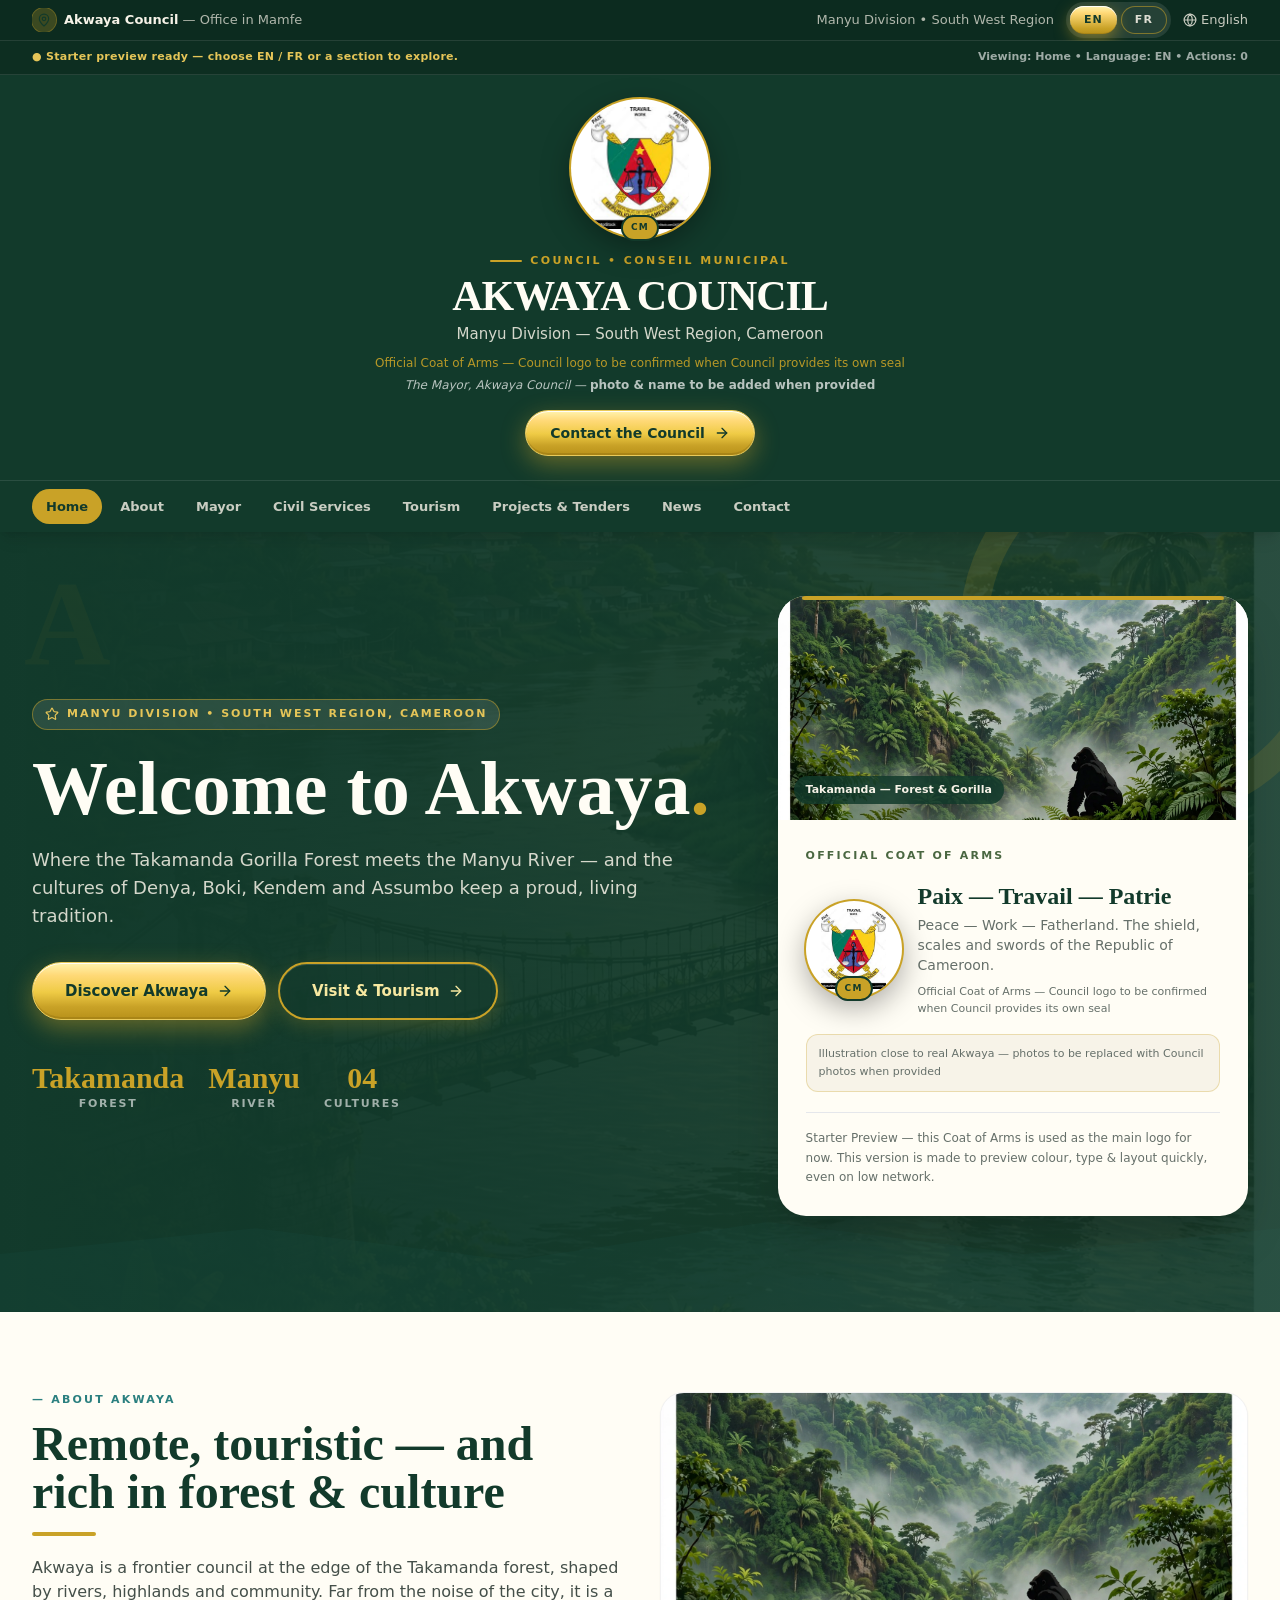
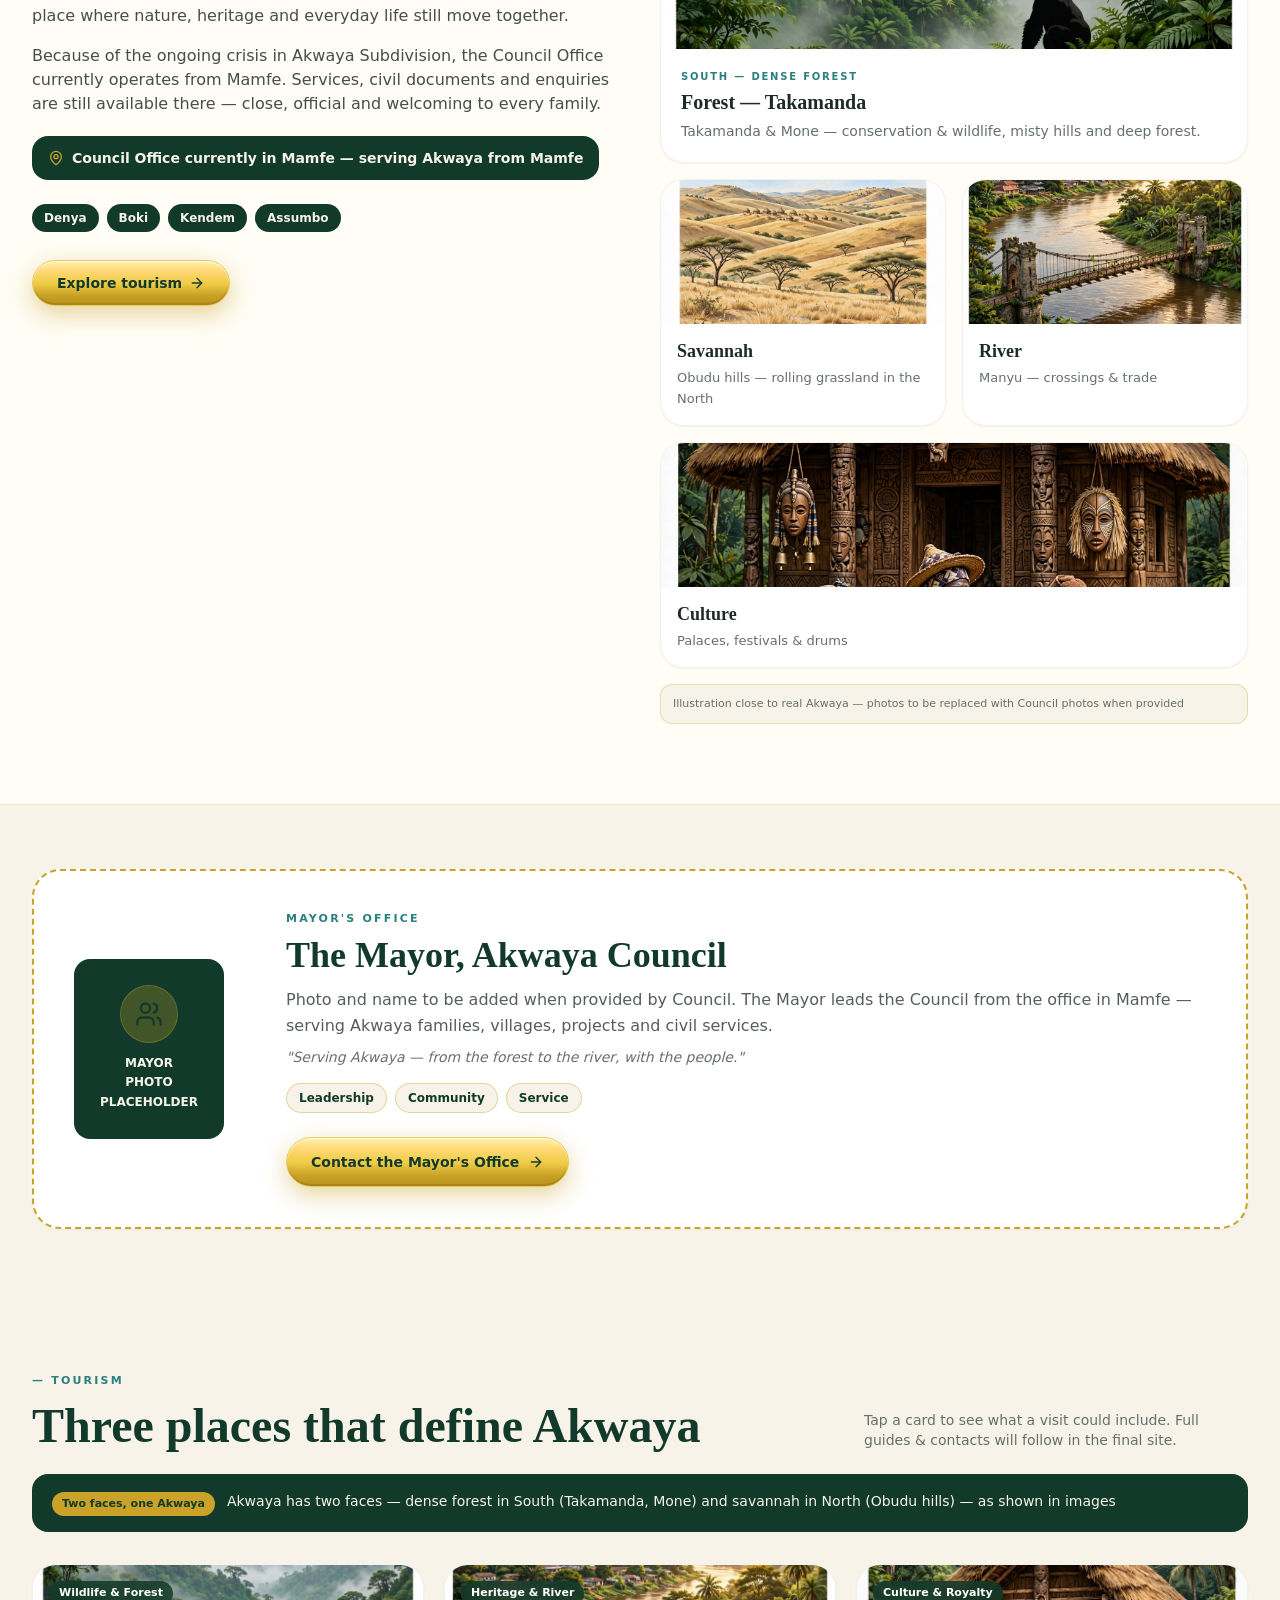
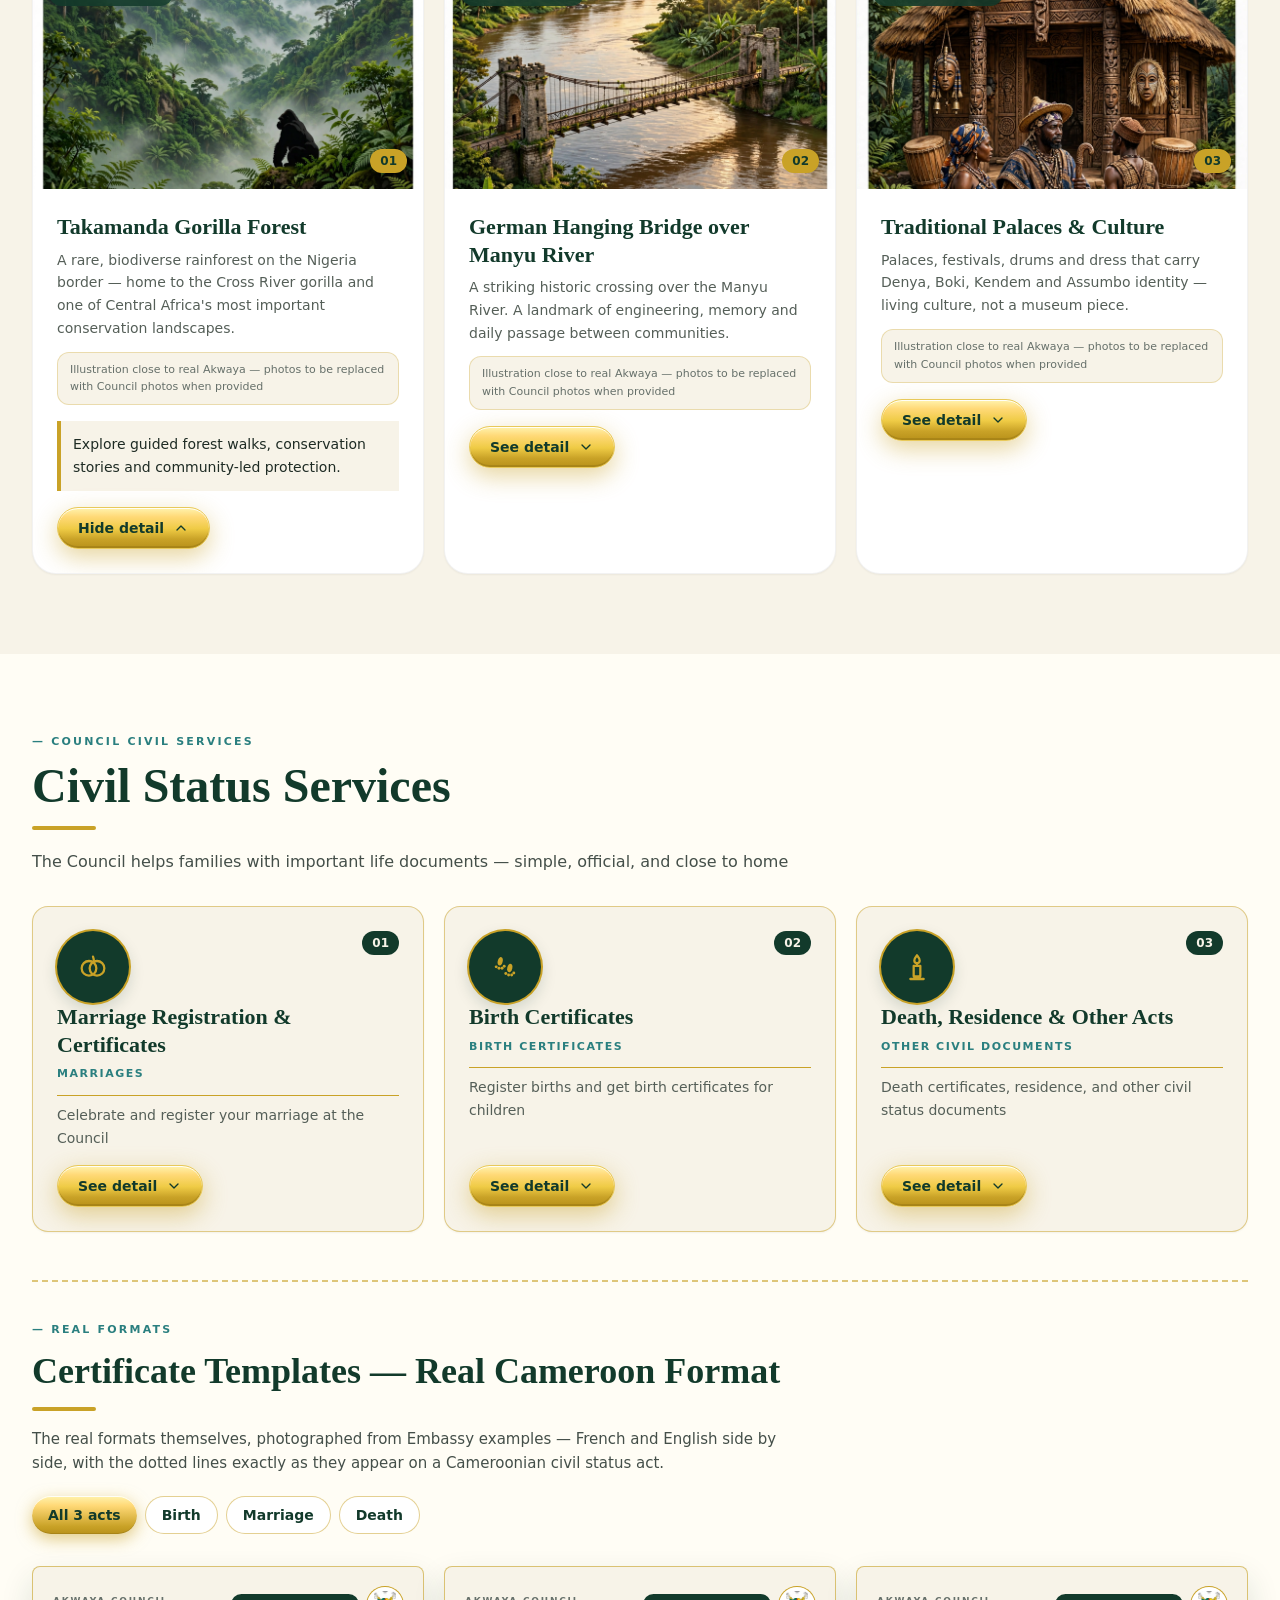
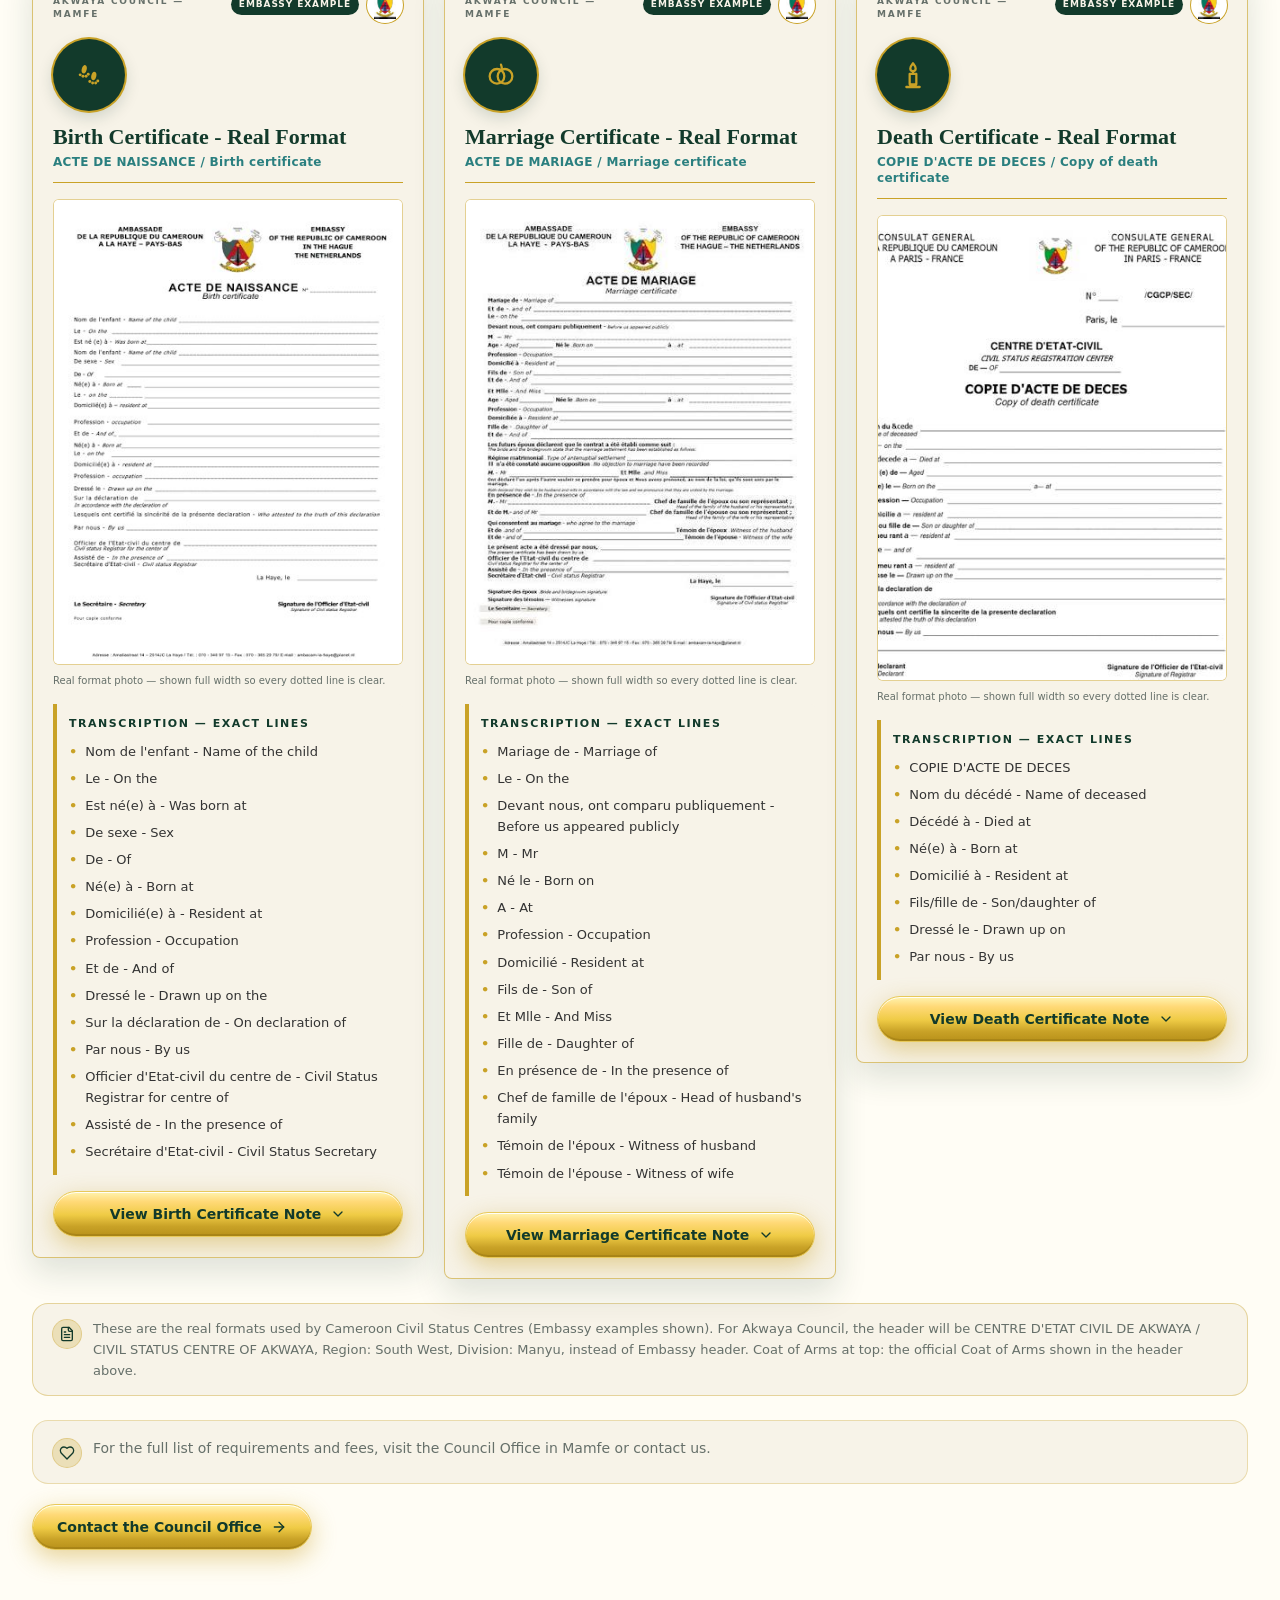
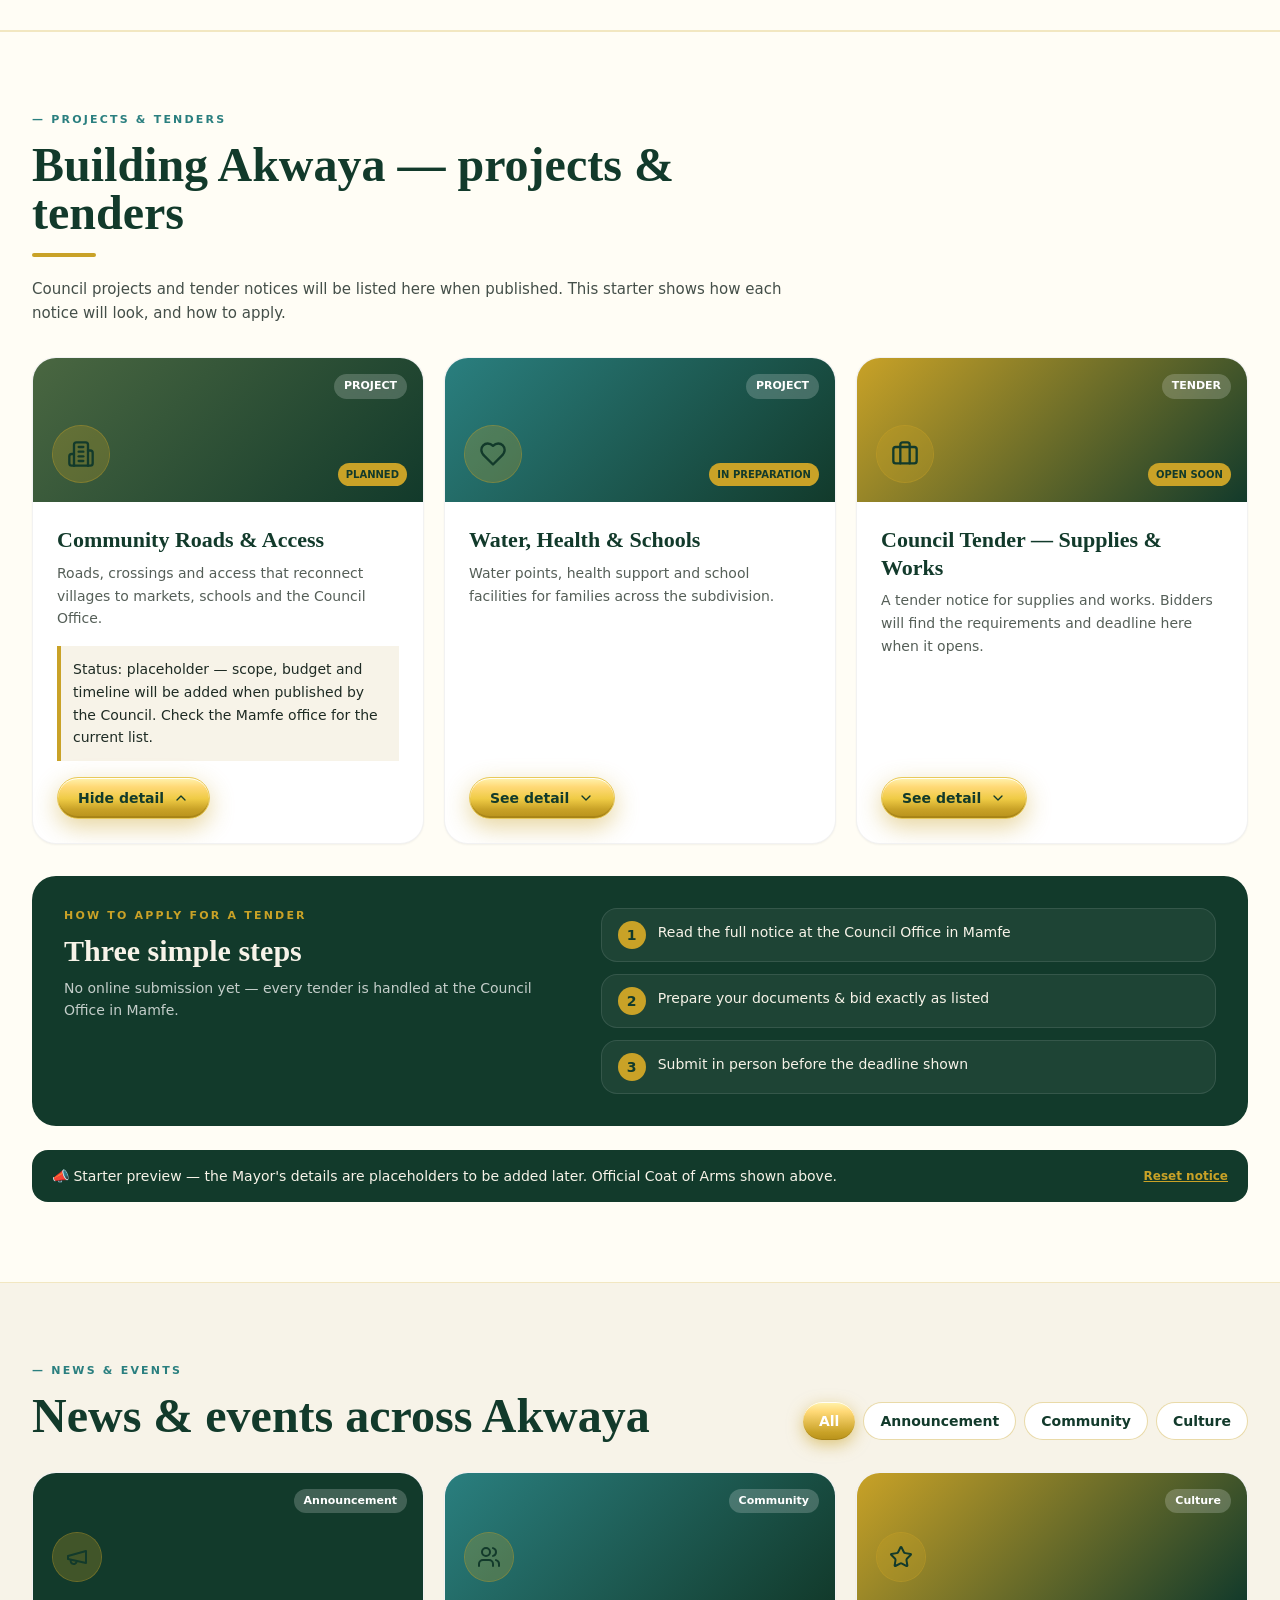
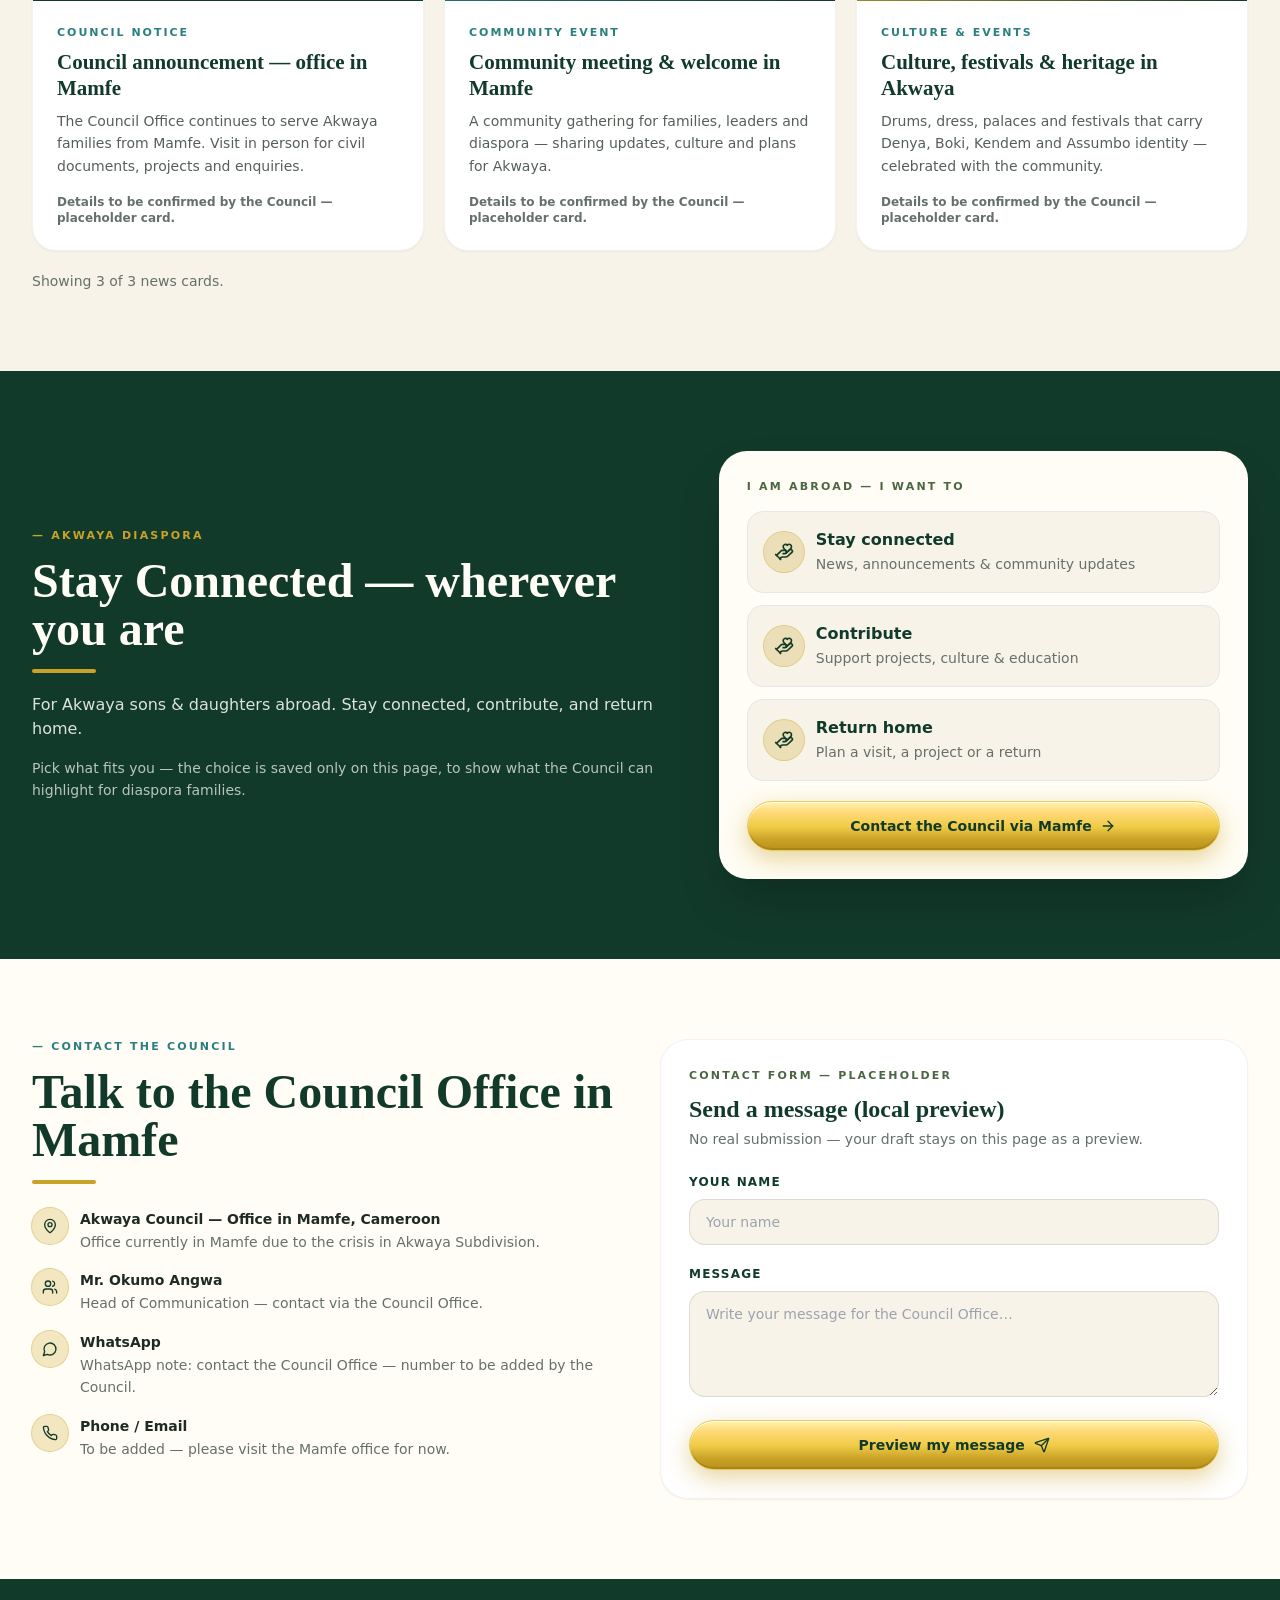
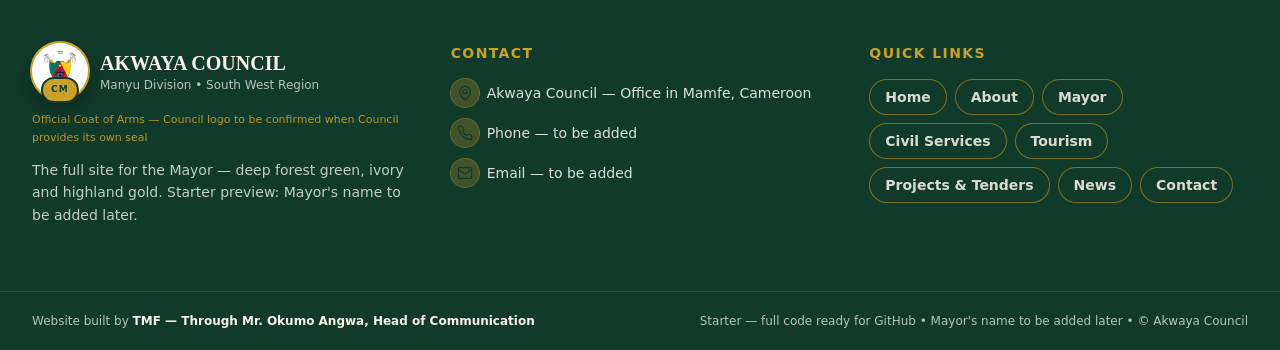
==== commit 47648917: "Add files via upload" ====
--- a/index.html
+++ b/index.html
@@ -1,21 +1,6 @@
 <!DOCTYPE html>
-<html lang="en"><head><meta charset="UTF-8"><meta name="viewport" content="width=device-width,initial-scale=1">
+<html lang="en">
+<head><meta charset="UTF-8"><meta name="viewport" content="width=device-width, initial-scale=1">
 <title>Akwaya Council — Manyu Division, South-West Region, Cameroon</title>
-<meta name="description" content="Akwaya Council, Manyu Division, South-West Region, Cameroon. Where the Takamanda Gorilla Forest meets the Manyu River. Council Office currently in Mamfe.">
 <link rel="stylesheet" href="css/style.css"></head>
-<body>
-<div class="topbar"><span>Republic of Cameroon &bull; République du Cameroun</span><span>South West Region &bull; Manyu Division</span><button id="langBtn" onclick="toggleLang()">FR</button></div>
-<header><div class="wrap header-in"><div><div class="small-gold">OFFICIAL COAT OF ARMS &bull; COUNCIL LOGO TO BE CONFIRMED</div><h1>AKWAYA COUNCIL</h1><p class="tag">Where the Takamanda Gorilla Forest meets the Manyu River</p></div>
-<nav><a href="#about">About</a><a href="#tourism">Tourism</a><a href="#services">Services</a><a href="#civil">Civil Status</a><a href="#projects">Projects</a><a href="#news">News</a><a href="#contact">Contact</a></nav></div></header>
-<section class="hero"><div class="wrap"><p class="eyebrow">MANYU DIVISION &bull; SOUTH WEST REGION, CAMEROON</p><h2 data-en="Welcome to Akwaya" data-fr="Bienvenue à Akwaya">Welcome to Akwaya</h2><p data-en="Where the Takamanda Gorilla Forest meets the Manyu River — and the cultures of Denya, Boki, Kendem and Assumbo keep a proud, living tradition." data-fr="Là où la forêt des gorilles de Takamanda rencontre le fleuve Manyu — et où les cultures Denya, Boki, Kendem et Assumbo gardent une tradition fière et vivante.">Where the Takamanda Gorilla Forest meets the Manyu River — and the cultures of Denya, Boki, Kendem and Assumbo keep a proud, living tradition.</p><div class="notice">Council Office currently in Mamfe — serving Akwaya from Mamfe</div><div><a class="btn btn-gold" href="#tourism">Discover Akwaya</a><a class="btn btn-outline" href="#services">Our Services</a></div></div></section>
-<section id="about" class="section"><div class="wrap"><p class="kicker">ABOUT AKWAYA</p><h3>Remote, touristic — and rich in forest &amp; culture</h3><p>Akwaya is a frontier council at the edge of the Takamanda forest, shaped by rivers, highlands and community. Far from the noise of the city, it is a place where nature, heritage and everyday life still move together.</p><p><b>Two faces, one Akwaya:</b> dense forest in South (Takamanda, Mone) and savannah in North (Obudu hills).</p><p class="note">Because of the ongoing crisis in Akwaya Subdivision, the Council Office currently operates from Mamfe. Services, civil documents and enquiries are still available there.</p></div></section>
-<section id="mayor" class="section ivory"><div class="wrap"><p class="kicker">MAYOR'S OFFICE</p><h3>The Mayor, Akwaya Council</h3><div class="mayor-card"><div class="mayor-photo">PHOTO</div><div><p id="mayorName">The Mayor — Akwaya Council</p><p id="mayorMsg">Welcome message from content/mayor.json — edit that file when the Mayor changes. Mayor is not for life.</p><p class="note">Photo: images/mayor.jpg</p></div></div></div></section>
-<section id="tourism" class="section"><div class="wrap"><p class="kicker">TOURISM</p><h3>Three places that define Akwaya</h3><div class="grid"><div class="card"><h4>Takamanda Forest</h4><p>Cross River Gorilla &amp; rainforest.</p></div><div class="card"><h4>German Hanging Bridge 1908</h4><p>Over the Manyu River.</p></div><div class="card"><h4>Palaces &amp; Culture</h4><p>Assumbo, Boki, Messaga Ekol, Mbulu, Takamanda.</p></div></div></div></section>
-<section id="services" class="section ivory"><div class="wrap"><p class="kicker">COUNCIL SERVICES</p><h3>What the Council does for you</h3><div class="grid" id="servicesGrid"></div></div></section>
-<section id="civil" class="section"><div class="wrap"><p class="kicker">COUNCIL CIVIL SERVICES</p><h3>Civil Status Services</h3><p>The Council helps families with important life documents.</p><div class="grid"><div class="card"><h4>ACTE DE NAISSANCE / BIRTH CERTIFICATE</h4><p>Law 2024/16 Art. 37. Mentions marginales au verso.</p></div><div class="card"><h4>ACTE DE MARIAGE / MARRIAGE CERTIFICATE</h4><p>Must be registered immediately — no late registration.</p></div><div class="card"><h4>ACTE DE DÉCÈS / DEATH CERTIFICATE</h4><p>Deaths must be registered within 90 days.</p></div></div><p class="note">Header: CENTRE D'ETAT CIVIL DE AKWAYA / CIVIL STATUS CENTRE OF AKWAYA, Region: South West, Division: Manyu.</p></div></section>
-<section id="projects" class="section ivory"><div class="wrap"><p class="kicker">PROJECTS &amp; TENDERS</p><h3>Building Akwaya — projects &amp; tenders</h3><div id="projectsList"></div><h4>How to apply for a tender</h4><p>Read notice, prepare documents, submit to Council Office in Mamfe before deadline.</p></div></section>
-<section id="news" class="section"><div class="wrap"><p class="kicker">NEWS &amp; EVENTS</p><h3>News &amp; events across Akwaya</h3><div id="newsList"><p>News loaded from content/news.json</p></div></div></section>
-<section class="section ivory"><div class="wrap"><p class="kicker">AKWAYA DIASPORA</p><h3>Stay Connected — wherever you are</h3><p>For Akwaya sons &amp; daughters abroad. Stay connected, contribute, and return home.</p></div></section>
-<section id="contact" class="section"><div class="wrap"><p class="kicker">CONTACT THE COUNCIL</p><h3>Talk to the Council Office in Mamfe</h3><p>Council Office in Mamfe, Manyu Division — see content/site.json</p></div></section>
-<footer><p>AKWAYA COUNCIL — Manyu Division, South-West Region, Cameroon • Office in Mamfe</p></footer>
-<script src="js/main.js"></script></body></html>
+<body><div id="root"></div><script src="js/main.js"></script></body></html>
--- a/css/style.css
+++ b/css/style.css
@@ -1,21 +1 @@
-/* Akwaya Council - Professional - Dark Green #123A2B, Gold #C9A227, Ivory #F8F3E6 */
-:root{--forest:#123A2B;--moss:#3A7D44;--teal:#1F7A7A;--gold:#C9A227;--ivory:#F8F3E6;--clay:#8B3A1E}
-*{box-sizing:border-box}body{margin:0;font-family:Arial,sans-serif;background:var(--ivory);color:#222}
-h1,h2,h3,h4{font-family:Georgia,serif;color:var(--forest)}
-.topbar{background:#0d2c21;color:#fff;display:flex;justify-content:space-between;padding:8px 20px;font-size:12px}
-.topbar button{background:transparent;border:1px solid var(--gold);color:var(--gold);border-radius:20px;padding:4px 12px;cursor:pointer}
-header{background:var(--forest);color:var(--ivory);padding:24px 20px}
-.wrap{max-width:1100px;margin:auto}.header-in{display:flex;justify-content:space-between;align-items:center;flex-wrap:wrap;gap:16px}
-.small-gold{color:var(--gold);letter-spacing:3px;font-size:11px}header h1{margin:4px 0;color:#fff;font-size:34px}
-.tag{color:#d9cfa8;margin:0}nav a{color:#fff;text-decoration:none;margin-left:16px;font-size:14px}
-.hero{background:var(--forest);color:#fff;text-align:center;padding:48px 20px;border-top:3px solid var(--gold)}
-.hero h2{color:#fff;font-size:36px}.eyebrow{color:var(--gold);letter-spacing:3px;font-size:12px}
-.notice{background:#FEF3C7;color:#92400E;padding:12px;border-radius:8px;margin:16px auto;max-width:700px;font-weight:bold}
-.btn{display:inline-block;padding:12px 24px;border-radius:30px;text-decoration:none;font-weight:bold;font-size:14px;margin:8px}
-.btn-gold{background:var(--gold);color:var(--forest)}.btn-outline{border:2px solid var(--gold);color:#fff}
-.section{padding:36px 20px}.section.ivory{background:#fff}.kicker{color:var(--moss);letter-spacing:3px;font-size:12px;font-weight:bold}
-.grid{display:grid;grid-template-columns:repeat(auto-fit,minmax(240px,1fr));gap:16px}
-.card{background:#fff;padding:20px;border-top:4px solid var(--moss);box-shadow:0 2px 8px rgba(0,0,0,.08)}
-.mayor-card{display:flex;gap:20px;background:#fff;padding:20px;border-left:6px solid var(--gold);flex-wrap:wrap}
-.mayor-photo{width:120px;height:120px;background:var(--teal);color:#fff;display:flex;align-items:center;justify-content:center;border-radius:50%}
-.note{font-size:13px;color:#666}footer{background:var(--forest);color:#fff;text-align:center;padding:24px}
+*,:after,:before{--tw-border-spacing-x:0;--tw-border-spacing-y:0;--tw-translate-x:0;--tw-translate-y:0;--tw-rotate:0;--tw-skew-x:0;--tw-skew-y:0;--tw-scale-x:1;--tw-scale-y:1;--tw-pan-x: ;--tw-pan-y: ;--tw-pinch-zoom: ;--tw-scroll-snap-strictness:proximity;--tw-gradient-from-position: ;--tw-gradient-via-position: ;--tw-gradient-to-position: ;--tw-ordinal: ;--tw-slashed-zero: ;--tw-numeric-figure: ;--tw-numeric-spacing: ;--tw-numeric-fraction: ;--tw-ring-inset: ;--tw-ring-offset-width:0px;--tw-ring-offset-color:#fff;--tw-ring-color:rgba(59,130,246,.5);--tw-ring-offset-shadow:0 0 #0000;--tw-ring-shadow:0 0 #0000;--tw-shadow:0 0 #0000;--tw-shadow-colored:0 0 #0000;--tw-blur: ;--tw-brightness: ;--tw-contrast: ;--tw-grayscale: ;--tw-hue-rotate: ;--tw-invert: ;--tw-saturate: ;--tw-sepia: ;--tw-drop-shadow: ;--tw-backdrop-blur: ;--tw-backdrop-brightness: ;--tw-backdrop-contrast: ;--tw-backdrop-grayscale: ;--tw-backdrop-hue-rotate: ;--tw-backdrop-invert: ;--tw-backdrop-opacity: ;--tw-backdrop-saturate: ;--tw-backdrop-sepia: ;--tw-contain-size: ;--tw-contain-layout: ;--tw-contain-paint: ;--tw-contain-style: }::backdrop{--tw-border-spacing-x:0;--tw-border-spacing-y:0;--tw-translate-x:0;--tw-translate-y:0;--tw-rotate:0;--tw-skew-x:0;--tw-skew-y:0;--tw-scale-x:1;--tw-scale-y:1;--tw-pan-x: ;--tw-pan-y: ;--tw-pinch-zoom: ;--tw-scroll-snap-strictness:proximity;--tw-gradient-from-position: ;--tw-gradient-via-position: ;--tw-gradient-to-position: ;--tw-ordinal: ;--tw-slashed-zero: ;--tw-numeric-figure: ;--tw-numeric-spacing: ;--tw-numeric-fraction: ;--tw-ring-inset: ;--tw-ring-offset-width:0px;--tw-ring-offset-color:#fff;--tw-ring-color:rgba(59,130,246,.5);--tw-ring-offset-shadow:0 0 #0000;--tw-ring-shadow:0 0 #0000;--tw-shadow:0 0 #0000;--tw-shadow-colored:0 0 #0000;--tw-blur: ;--tw-brightness: ;--tw-contrast: ;--tw-grayscale: ;--tw-hue-rotate: ;--tw-invert: ;--tw-saturate: ;--tw-sepia: ;--tw-drop-shadow: ;--tw-backdrop-blur: ;--tw-backdrop-brightness: ;--tw-backdrop-contrast: ;--tw-backdrop-grayscale: ;--tw-backdrop-hue-rotate: ;--tw-backdrop-invert: ;--tw-backdrop-opacity: ;--tw-backdrop-saturate: ;--tw-backdrop-sepia: ;--tw-contain-size: ;--tw-contain-layout: ;--tw-contain-paint: ;--tw-contain-style: }/*! tailwindcss v3.4.18 | MIT License | https://tailwindcss.com*/*,:after,:before{box-sizing:border-box;border:0 solid #e5e7eb}:after,:before{--tw-content:""}:host,html{line-height:1.5;-webkit-text-size-adjust:100%;-moz-tab-size:4;-o-tab-size:4;tab-size:4;font-family:ui-sans-serif,system-ui,sans-serif,Apple Color Emoji,Segoe UI Emoji,Segoe UI Symbol,Noto Color Emoji;font-feature-settings:normal;font-variation-settings:normal;-webkit-tap-highlight-color:transparent}body{line-height:inherit}hr{height:0;color:inherit;border-top-width:1px}abbr:where([title]){-webkit-text-decoration:underline dotted;text-decoration:underline dotted}h1,h2,h3,h4,h5,h6{font-size:inherit;font-weight:inherit}a{text-decoration:inherit}b,strong{font-weight:bolder}code,kbd,pre,samp{font-family:ui-monospace,SFMono-Regular,Menlo,Monaco,Consolas,Liberation Mono,Courier New,monospace;font-feature-settings:normal;font-variation-settings:normal;font-size:1em}small{font-size:80%}sub,sup{font-size:75%;line-height:0;position:relative;vertical-align:baseline}sub{bottom:-.25em}sup{top:-.5em}table{text-indent:0;border-color:inherit;border-collapse:collapse}button,input,optgroup,select,textarea{font-family:inherit;font-feature-settings:inherit;font-variation-settings:inherit;font-size:100%;font-weight:inherit;line-height:inherit;letter-spacing:inherit;color:inherit;margin:0;padding:0}button,select{text-transform:none}button,input:where([type=button]),input:where([type=reset]),input:where([type=submit]){-webkit-appearance:button;background-color:transparent;background-image:none}:-moz-focusring{outline:auto}:-moz-ui-invalid{box-shadow:none}progress{vertical-align:baseline}::-webkit-inner-spin-button,::-webkit-outer-spin-button{height:auto}[type=search]{-webkit-appearance:textfield;outline-offset:-2px}::-webkit-search-decoration{-webkit-appearance:none}::-webkit-file-upload-button{-webkit-appearance:button;font:inherit}summary{display:list-item}blockquote,dd,dl,figure,h1,h2,h3,h4,h5,h6,hr,p,pre{margin:0}fieldset{margin:0}fieldset,legend{padding:0}menu,ol,ul{list-style:none;margin:0;padding:0}dialog{padding:0}textarea{resize:vertical}input::-moz-placeholder,textarea::-moz-placeholder{opacity:1;color:#9ca3af}input::placeholder,textarea::placeholder{opacity:1;color:#9ca3af}[role=button],button{cursor:pointer}:disabled{cursor:default}audio,canvas,embed,iframe,img,object,svg,video{display:block;vertical-align:middle}img,video{max-width:100%;height:auto}[hidden]:where(:not([hidden=until-found])){display:none}.container{width:100%}@media (min-width:640px){.container{max-width:640px}}@media (min-width:768px){.container{max-width:768px}}@media (min-width:1024px){.container{max-width:1024px}}@media (min-width:1280px){.container{max-width:1280px}}@media (min-width:1536px){.container{max-width:1536px}}.absolute{position:absolute}.relative{position:relative}.sticky{position:sticky}.inset-0{inset:0}.-bottom-1{bottom:-.25rem}.-right-16{right:-4rem}.-top-24{top:-6rem}.bottom-0{bottom:0}.bottom-4{bottom:1rem}.left-0{left:0}.left-1\/2{left:50%}.left-4{left:1rem}.left-6{left:1.5rem}.right-4{right:1rem}.right-6{right:1.5rem}.top-0{top:0}.top-4{top:1rem}.top-8{top:2rem}.top-\[var\(--safe-area-inset-top\)\]{top:var(--safe-area-inset-top)}.z-40{z-index:40}.mx-auto{margin-left:auto;margin-right:auto}.mt-0\.5{margin-top:.125rem}.mt-1{margin-top:.25rem}.mt-1\.5{margin-top:.375rem}.mt-10{margin-top:2.5rem}.mt-12{margin-top:3rem}.mt-2{margin-top:.5rem}.mt-3{margin-top:.75rem}.mt-4{margin-top:1rem}.mt-5{margin-top:1.25rem}.mt-6{margin-top:1.5rem}.mt-7{margin-top:1.75rem}.mt-8{margin-top:2rem}.mt-auto{margin-top:auto}.block{display:block}.flex{display:flex}.inline-flex{display:inline-flex}.grid{display:grid}.hidden{display:none}.h-1{height:.25rem}.h-10{height:2.5rem}.h-12{height:3rem}.h-14{height:3.5rem}.h-16{height:4rem}.h-3\.5{height:.875rem}.h-32{height:8rem}.h-36{height:9rem}.h-4{height:1rem}.h-48{height:12rem}.h-5{height:1.25rem}.h-52{height:13rem}.h-56{height:14rem}.h-6{height:1.5rem}.h-7{height:1.75rem}.h-8{height:2rem}.h-9{height:2.25rem}.h-96{height:24rem}.h-\[110px\]{height:110px}.h-\[180px\]{height:180px}.h-\[2px\]{height:2px}.h-\[56px\]{height:56px}.h-\[76px\]{height:76px}.h-\[86px\]{height:86px}.h-auto{height:auto}.h-full{height:100%}.h-px{height:1px}.min-h-screen{min-height:100vh}.w-10{width:2.5rem}.w-12{width:3rem}.w-14{width:3.5rem}.w-16{width:4rem}.w-3\.5{width:.875rem}.w-4{width:1rem}.w-5{width:1.25rem}.w-6{width:1.5rem}.w-7{width:1.75rem}.w-8{width:2rem}.w-9{width:2.25rem}.w-96{width:24rem}.w-\[110px\]{width:110px}.w-\[150px\]{width:150px}.w-\[56px\]{width:56px}.w-\[76px\]{width:76px}.w-\[86px\]{width:86px}.w-full{width:100%}.max-w-2xl{max-width:42rem}.max-w-3xl{max-width:48rem}.max-w-7xl{max-width:80rem}.max-w-sm{max-width:24rem}.flex-1{flex:1 1 0%}.shrink-0{flex-shrink:0}.-translate-x-1\/2{--tw-translate-x:-50%}.-translate-x-1\/2,.rotate-180{transform:translate(var(--tw-translate-x),var(--tw-translate-y)) rotate(var(--tw-rotate)) skewX(var(--tw-skew-x)) skewY(var(--tw-skew-y)) scaleX(var(--tw-scale-x)) scaleY(var(--tw-scale-y))}.rotate-180{--tw-rotate:180deg}.select-none{-webkit-user-select:none;-moz-user-select:none;user-select:none}.grid-cols-2{grid-template-columns:repeat(2,minmax(0,1fr))}.flex-col{flex-direction:column}.flex-wrap{flex-wrap:wrap}.items-start{align-items:flex-start}.items-end{align-items:flex-end}.items-center{align-items:center}.justify-center{justify-content:center}.justify-between{justify-content:space-between}.gap-1{gap:.25rem}.gap-10{gap:2.5rem}.gap-2{gap:.5rem}.gap-3{gap:.75rem}.gap-4{gap:1rem}.gap-5{gap:1.25rem}.gap-6{gap:1.5rem}.gap-8{gap:2rem}.space-y-1\.5>:not([hidden])~:not([hidden]){--tw-space-y-reverse:0;margin-top:calc(.375rem*(1 - var(--tw-space-y-reverse)));margin-bottom:calc(.375rem*var(--tw-space-y-reverse))}.space-y-3>:not([hidden])~:not([hidden]){--tw-space-y-reverse:0;margin-top:calc(.75rem*(1 - var(--tw-space-y-reverse)));margin-bottom:calc(.75rem*var(--tw-space-y-reverse))}.space-y-4>:not([hidden])~:not([hidden]){--tw-space-y-reverse:0;margin-top:calc(1rem*(1 - var(--tw-space-y-reverse)));margin-bottom:calc(1rem*var(--tw-space-y-reverse))}.overflow-hidden{overflow:hidden}.overflow-x-clip{overflow-x:clip}.truncate{overflow:hidden;text-overflow:ellipsis}.truncate,.whitespace-nowrap{white-space:nowrap}.rounded{border-radius:.25rem}.rounded-2xl{border-radius:1rem}.rounded-\[16px\]{border-radius:16px}.rounded-\[24px\]{border-radius:24px}.rounded-\[28px\]{border-radius:28px}.rounded-\[6px\]{border-radius:6px}.rounded-\[8px\]{border-radius:8px}.rounded-full{border-radius:9999px}.rounded-xl{border-radius:.75rem}.rounded-r{border-top-right-radius:.25rem;border-bottom-right-radius:.25rem}.rounded-r-2xl{border-top-right-radius:1rem;border-bottom-right-radius:1rem}.border{border-width:1px}.border-2{border-width:2px}.border-\[28px\]{border-width:28px}.border-y{border-top-width:1px}.border-b,.border-y{border-bottom-width:1px}.border-l-4{border-left-width:4px}.border-t{border-top-width:1px}.border-t-2{border-top-width:2px}.border-dashed{border-style:dashed}.border-\[\#123A2B\]{--tw-border-opacity:1;border-color:rgb(18 58 43/var(--tw-border-opacity,1))}.border-\[\#C9A227\]{--tw-border-opacity:1;border-color:rgb(201 162 39/var(--tw-border-opacity,1))}.border-\[\#C9A227\]\/25{border-color:rgba(201,162,39,.25)}.border-\[\#C9A227\]\/30{border-color:rgba(201,162,39,.3)}.border-\[\#C9A227\]\/40{border-color:rgba(201,162,39,.4)}.border-\[\#C9A227\]\/50{border-color:rgba(201,162,39,.5)}.border-\[\#C9A227\]\/60{border-color:rgba(201,162,39,.6)}.border-black\/10{border-color:rgba(0,0,0,.1)}.border-black\/5{border-color:rgba(0,0,0,.05)}.border-white\/10{border-color:hsla(0,0%,100%,.1)}.border-white\/25{border-color:hsla(0,0%,100%,.25)}.\!bg-\[\#123A2B\]{--tw-bg-opacity:1!important;background-color:rgb(18 58 43/var(--tw-bg-opacity,1))!important}.bg-\[\#0C2B1F\]{--tw-bg-opacity:1;background-color:rgb(12 43 31/var(--tw-bg-opacity,1))}.bg-\[\#0C2B1F\]\/80{background-color:rgba(12,43,31,.8)}.bg-\[\#123A2B\]{--tw-bg-opacity:1;background-color:rgb(18 58 43/var(--tw-bg-opacity,1))}.bg-\[\#123A2B\]\/85{background-color:rgba(18,58,43,.85)}.bg-\[\#2A7F7F\]\/40{background-color:rgba(42,127,127,.4)}.bg-\[\#C9A227\]{--tw-bg-opacity:1;background-color:rgb(201 162 39/var(--tw-bg-opacity,1))}.bg-\[\#C9A227\]\/25{background-color:rgba(201,162,39,.25)}.bg-\[\#F7F3E8\]{--tw-bg-opacity:1;background-color:rgb(247 243 232/var(--tw-bg-opacity,1))}.bg-\[\#FFFDF5\]{--tw-bg-opacity:1;background-color:rgb(255 253 245/var(--tw-bg-opacity,1))}.bg-white{--tw-bg-opacity:1;background-color:rgb(255 255 255/var(--tw-bg-opacity,1))}.bg-white\/10{background-color:hsla(0,0%,100%,.1)}.bg-white\/20{background-color:hsla(0,0%,100%,.2)}.bg-white\/5{background-color:hsla(0,0%,100%,.05)}.bg-gradient-to-r{background-image:linear-gradient(to right,var(--tw-gradient-stops))}.from-\[\#123A2B\]{--tw-gradient-from:#123a2b var(--tw-gradient-from-position);--tw-gradient-to:rgba(18,58,43,0) var(--tw-gradient-to-position);--tw-gradient-stops:var(--tw-gradient-from),var(--tw-gradient-to)}.to-\[\#123A2B\]\/55{--tw-gradient-to:rgba(18,58,43,.55) var(--tw-gradient-to-position)}.object-contain{-o-object-fit:contain;object-fit:contain}.object-cover{-o-object-fit:cover;object-fit:cover}.p-1{padding:.25rem}.p-1\.5{padding:.375rem}.p-2{padding:.5rem}.p-4{padding:1rem}.p-5{padding:1.25rem}.p-6{padding:1.5rem}.px-2{padding-left:.5rem;padding-right:.5rem}.px-2\.5{padding-left:.625rem;padding-right:.625rem}.px-3{padding-left:.75rem;padding-right:.75rem}.px-3\.5{padding-left:.875rem;padding-right:.875rem}.px-4{padding-left:1rem;padding-right:1rem}.px-5{padding-left:1.25rem;padding-right:1.25rem}.px-6{padding-left:1.5rem;padding-right:1.5rem}.px-8{padding-left:2rem;padding-right:2rem}.py-1{padding-top:.25rem;padding-bottom:.25rem}.py-1\.5{padding-top:.375rem;padding-bottom:.375rem}.py-12{padding-top:3rem;padding-bottom:3rem}.py-14{padding-top:3.5rem;padding-bottom:3.5rem}.py-2{padding-top:.5rem;padding-bottom:.5rem}.py-2\.5{padding-top:.625rem;padding-bottom:.625rem}.py-3{padding-top:.75rem;padding-bottom:.75rem}.py-3\.5{padding-top:.875rem;padding-bottom:.875rem}.py-4{padding-top:1rem;padding-bottom:1rem}.py-5{padding-top:1.25rem;padding-bottom:1.25rem}.pb-16{padding-bottom:4rem}.pb-4{padding-bottom:1rem}.pt-10{padding-top:2.5rem}.pt-2{padding-top:.5rem}.pt-4{padding-top:1rem}.text-left{text-align:left}.text-center{text-align:center}.text-2xl{font-size:1.5rem;line-height:2rem}.text-3xl{font-size:1.875rem;line-height:2.25rem}.text-\[10px\]{font-size:10px}.text-\[11px\]{font-size:11px}.text-\[120px\]{font-size:120px}.text-\[12px\]{font-size:12px}.text-\[13px\]{font-size:13px}.text-\[15px\]{font-size:15px}.text-\[16px\]{font-size:16px}.text-\[19px\]{font-size:19px}.text-\[21px\]{font-size:21px}.text-\[22px\]{font-size:22px}.text-\[26px\]{font-size:26px}.text-\[42px\]{font-size:42px}.text-\[9px\]{font-size:9px}.text-lg{font-size:1.125rem;line-height:1.75rem}.text-sm{font-size:.875rem;line-height:1.25rem}.text-xl{font-size:1.25rem;line-height:1.75rem}.text-xs{font-size:.75rem;line-height:1rem}.font-black{font-weight:900}.font-bold{font-weight:700}.font-extrabold{font-weight:800}.font-semibold{font-weight:600}.uppercase{text-transform:uppercase}.italic{font-style:italic}.not-italic{font-style:normal}.leading-\[0\.95\]{line-height:.95}.leading-none{line-height:1}.leading-relaxed{line-height:1.625}.leading-tight{line-height:1.25}.tracking-\[0\.14em\]{letter-spacing:.14em}.tracking-\[0\.16em\]{letter-spacing:.16em}.tracking-\[0\.18em\]{letter-spacing:.18em}.tracking-\[0\.22em\]{letter-spacing:.22em}.tracking-\[0\.2em\]{letter-spacing:.2em}.tracking-tight{letter-spacing:-.025em}.tracking-wide{letter-spacing:.025em}.tracking-widest{letter-spacing:.1em}.\!text-white{--tw-text-opacity:1!important;color:rgb(255 255 255/var(--tw-text-opacity,1))!important}.text-\[\#123A2B\]{--tw-text-opacity:1;color:rgb(18 58 43/var(--tw-text-opacity,1))}.text-\[\#1E2B24\]{--tw-text-opacity:1;color:rgb(30 43 36/var(--tw-text-opacity,1))}.text-\[\#2A7F7F\]{--tw-text-opacity:1;color:rgb(42 127 127/var(--tw-text-opacity,1))}.text-\[\#333\]{--tw-text-opacity:1;color:rgb(51 51 51/var(--tw-text-opacity,1))}.text-\[\#444f49\]{--tw-text-opacity:1;color:rgb(68 79 73/var(--tw-text-opacity,1))}.text-\[\#4A6741\]{--tw-text-opacity:1;color:rgb(74 103 65/var(--tw-text-opacity,1))}.text-\[\#555f58\]{--tw-text-opacity:1;color:rgb(85 95 88/var(--tw-text-opacity,1))}.text-\[\#66706A\]{--tw-text-opacity:1;color:rgb(102 112 106/var(--tw-text-opacity,1))}.text-\[\#C9A227\]{--tw-text-opacity:1;color:rgb(201 162 39/var(--tw-text-opacity,1))}.text-\[\#C9A227\]\/30{color:rgba(201,162,39,.3)}.text-\[\#C9A227\]\/90{color:rgba(201,162,39,.9)}.text-\[\#E5C558\]{--tw-text-opacity:1;color:rgb(229 197 88/var(--tw-text-opacity,1))}.text-\[\#F7F3E8\]{--tw-text-opacity:1;color:rgb(247 243 232/var(--tw-text-opacity,1))}.text-\[\#F7F3E8\]\/80{color:hsla(44,48%,94%,.8)}.text-\[\#F7F3E8\]\/85{color:hsla(44,48%,94%,.85)}.text-\[\#FFFDF5\]{--tw-text-opacity:1;color:rgb(255 253 245/var(--tw-text-opacity,1))}.text-white{--tw-text-opacity:1;color:rgb(255 255 255/var(--tw-text-opacity,1))}.text-white\/60{color:hsla(0,0%,100%,.6)}.text-white\/70{color:hsla(0,0%,100%,.7)}.text-white\/75{color:hsla(0,0%,100%,.75)}.text-white\/85{color:hsla(0,0%,100%,.85)}.underline{text-decoration-line:underline}.opacity-70{opacity:.7}.opacity-80{opacity:.8}.opacity-\[0\.14\]{opacity:.14}.opacity-\[0\.22\]{opacity:.22}.shadow-2xl{--tw-shadow:0 25px 50px -12px rgba(0,0,0,.25);--tw-shadow-colored:0 25px 50px -12px var(--tw-shadow-color)}.shadow-2xl,.shadow-\[0_10px_30px_rgba\(0\2c 0\2c 0\2c \.35\)\]{box-shadow:var(--tw-ring-offset-shadow,0 0 #0000),var(--tw-ring-shadow,0 0 #0000),var(--tw-shadow)}.shadow-\[0_10px_30px_rgba\(0\2c 0\2c 0\2c \.35\)\]{--tw-shadow:0 10px 30px rgba(0,0,0,.35);--tw-shadow-colored:0 10px 30px var(--tw-shadow-color)}.shadow-\[0_14px_32px_rgba\(18\2c 58\2c 43\2c 0\.14\)\]{--tw-shadow:0 14px 32px rgba(18,58,43,.14);--tw-shadow-colored:0 14px 32px var(--tw-shadow-color);box-shadow:var(--tw-ring-offset-shadow,0 0 #0000),var(--tw-ring-shadow,0 0 #0000),var(--tw-shadow)}.shadow-\[0_6px_16px_rgba\(18\2c 58\2c 43\2c 0\.18\)\]{--tw-shadow:0 6px 16px rgba(18,58,43,.18);--tw-shadow-colored:0 6px 16px var(--tw-shadow-color)}.shadow-\[0_6px_16px_rgba\(18\2c 58\2c 43\2c 0\.18\)\],.shadow-lg{box-shadow:var(--tw-ring-offset-shadow,0 0 #0000),var(--tw-ring-shadow,0 0 #0000),var(--tw-shadow)}.shadow-lg{--tw-shadow:0 10px 15px -3px rgba(0,0,0,.1),0 4px 6px -4px rgba(0,0,0,.1);--tw-shadow-colored:0 10px 15px -3px var(--tw-shadow-color),0 4px 6px -4px var(--tw-shadow-color)}.shadow-sm{--tw-shadow:0 1px 2px 0 rgba(0,0,0,.05);--tw-shadow-colored:0 1px 2px 0 var(--tw-shadow-color);box-shadow:var(--tw-ring-offset-shadow,0 0 #0000),var(--tw-ring-shadow,0 0 #0000),var(--tw-shadow)}.outline-none{outline:2px solid transparent;outline-offset:2px}.ring{--tw-ring-offset-shadow:var(--tw-ring-inset) 0 0 0 var(--tw-ring-offset-width) var(--tw-ring-offset-color);--tw-ring-shadow:var(--tw-ring-inset) 0 0 0 calc(3px + var(--tw-ring-offset-width)) var(--tw-ring-color)}.ring,.ring-1{box-shadow:var(--tw-ring-offset-shadow),var(--tw-ring-shadow),var(--tw-shadow,0 0 #0000)}.ring-1{--tw-ring-offset-shadow:var(--tw-ring-inset) 0 0 0 var(--tw-ring-offset-width) var(--tw-ring-offset-color);--tw-ring-shadow:var(--tw-ring-inset) 0 0 0 calc(1px + var(--tw-ring-offset-width)) var(--tw-ring-color)}.ring-2{--tw-ring-offset-shadow:var(--tw-ring-inset) 0 0 0 var(--tw-ring-offset-width) var(--tw-ring-offset-color);--tw-ring-shadow:var(--tw-ring-inset) 0 0 0 calc(2px + var(--tw-ring-offset-width)) var(--tw-ring-color);box-shadow:var(--tw-ring-offset-shadow),var(--tw-ring-shadow),var(--tw-shadow,0 0 #0000)}.ring-\[\#C9A227\]{--tw-ring-opacity:1;--tw-ring-color:rgb(201 162 39/var(--tw-ring-opacity,1))}.ring-\[\#C9A227\]\/50{--tw-ring-color:rgba(201,162,39,.5)}.filter{filter:var(--tw-blur) var(--tw-brightness) var(--tw-contrast) var(--tw-grayscale) var(--tw-hue-rotate) var(--tw-invert) var(--tw-saturate) var(--tw-sepia) var(--tw-drop-shadow)}.backdrop-blur{--tw-backdrop-blur:blur(8px);backdrop-filter:var(--tw-backdrop-blur) var(--tw-backdrop-brightness) var(--tw-backdrop-contrast) var(--tw-backdrop-grayscale) var(--tw-backdrop-hue-rotate) var(--tw-backdrop-invert) var(--tw-backdrop-opacity) var(--tw-backdrop-saturate) var(--tw-backdrop-sepia)}.transition{transition-property:color,background-color,border-color,text-decoration-color,fill,stroke,opacity,box-shadow,transform,filter,backdrop-filter;transition-timing-function:cubic-bezier(.4,0,.2,1);transition-duration:.15s}:root{--forest:#123a2b;--forest-2:#0c2b1f;--ivory:#f7f3e8;--ivory-2:#fffdf5;--gold:#c9a227;--gold-2:#e5c558;--teal:#2a7f7f;--moss:#4a6741;--ink:#1e2b24;--muted:#66706a}*{box-sizing:border-box}html{scroll-behavior:smooth}body{margin:0;font-family:Inter,system-ui,-apple-system,sans-serif;background:var(--ivory);color:var(--ink)}.serif{font-family:Playfair Display,Georgia,serif}::-moz-selection{background:var(--gold);color:var(--forest)}::selection{background:var(--gold);color:var(--forest)}a{color:inherit}@media (prefers-color-scheme:dark){:root{--ivory:#efead8;--ivory-2:#f7f3e8;--ink:#1e2b24}}.btn-sweet{position:relative;display:inline-flex;align-items:center;justify-content:center;gap:.55rem;background:linear-gradient(180deg,#fff3ae,#ffd977 22%,#efcb45 52%,#c9a227 78%,#b8911a);color:#123a2b;border:1px solid #e8c95a;border-radius:9999px;font-weight:800;box-shadow:0 8px 25px rgba(201,162,39,.45),inset 0 1px 0 hsla(0,0%,100%,.9),inset 0 -2px 0 rgba(90,66,0,.18);transition:transform .25s ease,box-shadow .25s ease,filter .25s ease}.btn-sweet:hover{transform:translateY(-2px) scale(1.03);filter:brightness(1.07);box-shadow:0 14px 32px rgba(201,162,39,.62),0 4px 12px rgba(255,217,119,.45),inset 0 1px 0 hsla(0,0%,100%,.95),inset 0 -2px 0 rgba(90,66,0,.18)}.btn-sweet:active{transform:translateY(0) scale(.99)}.btn-sweet-outline{position:relative;display:inline-flex;align-items:center;justify-content:center;gap:.55rem;background:rgba(18,58,43,.35);color:#f7e8a0;border:2px solid #c9a227;border-radius:9999px;font-weight:800;box-shadow:0 6px 18px rgba(201,162,39,.22),inset 0 1px 0 hsla(0,0%,100%,.14);transition:transform .25s ease,background .25s ease,box-shadow .25s ease,color .25s ease}.btn-sweet-outline:hover{transform:translateY(-2px) scale(1.02);background:linear-gradient(180deg,rgba(255,217,119,.34),rgba(201,162,39,.24));color:#ffefa8;box-shadow:0 12px 28px rgba(201,162,39,.42),inset 0 1px 0 hsla(0,0%,100%,.22)}.btn-sweet-outline:active{transform:translateY(0) scale(.99)}.btn-sweet-sm{display:inline-flex;align-items:center;gap:.4rem;border-radius:9999px;font-weight:800;transition:transform .22s ease,box-shadow .22s ease,background .22s ease,color .22s ease}.btn-sweet-sm:hover{transform:translateY(-1px) scale(1.04)}.btn-lang-active{background:linear-gradient(180deg,#fff3ae,#ffd977 25%,#c9a227 80%,#b8911a);color:#123a2b;box-shadow:0 5px 16px rgba(201,162,39,.55),inset 0 1px 0 hsla(0,0%,100%,.9),inset 0 -1px 0 rgba(90,66,0,.18)}.btn-lang-inactive{background:transparent;color:hsla(44,48%,94%,.88);box-shadow:inset 0 0 0 1px rgba(201,162,39,.55)}.btn-lang-inactive:hover{background:rgba(201,162,39,.16);color:#ffefa8}.btn-soft{position:relative;display:inline-flex;align-items:center;gap:.4rem;border-radius:9999px;font-weight:800;transition:transform .22s ease,box-shadow .22s ease,background .22s ease}.btn-soft:hover{transform:translateY(-2px);box-shadow:0 8px 20px rgba(201,162,39,.38)}.last\:col-span-2:last-child{grid-column:span 2/span 2}.hover\:border-\[\#C9A227\]:hover{--tw-border-opacity:1;border-color:rgb(201 162 39/var(--tw-border-opacity,1))}.hover\:bg-white\/10:hover{background-color:hsla(0,0%,100%,.1)}.hover\:text-white:hover{--tw-text-opacity:1;color:rgb(255 255 255/var(--tw-text-opacity,1))}.hover\:shadow-xl:hover{--tw-shadow:0 20px 25px -5px rgba(0,0,0,.1),0 8px 10px -6px rgba(0,0,0,.1);--tw-shadow-colored:0 20px 25px -5px var(--tw-shadow-color),0 8px 10px -6px var(--tw-shadow-color);box-shadow:var(--tw-ring-offset-shadow,0 0 #0000),var(--tw-ring-shadow,0 0 #0000),var(--tw-shadow)}.focus\:border-\[\#C9A227\]:focus{--tw-border-opacity:1;border-color:rgb(201 162 39/var(--tw-border-opacity,1))}@media (min-width:640px){.sm\:inline{display:inline}.sm\:flex{display:flex}.sm\:text-6xl{font-size:3.75rem;line-height:1}.sm\:last\:col-span-1:last-child{grid-column:span 1/span 1}}@media (min-width:768px){.md\:mx-0{margin-left:0;margin-right:0}.md\:block{display:block}.md\:inline{display:inline}.md\:flex{display:flex}.md\:hidden{display:none}.md\:h-36{height:9rem}.md\:h-56{height:14rem}.md\:h-64{height:16rem}.md\:h-\[138px\]{height:138px}.md\:h-\[72px\]{height:72px}.md\:h-\[96px\]{height:96px}.md\:w-\[138px\]{width:138px}.md\:w-\[72px\]{width:72px}.md\:w-\[96px\]{width:96px}.md\:grid-cols-2{grid-template-columns:repeat(2,minmax(0,1fr))}.md\:grid-cols-3{grid-template-columns:repeat(3,minmax(0,1fr))}.md\:grid-cols-\[180px_1fr\]{grid-template-columns:180px 1fr}.md\:grid-cols-\[1fr_1\.2fr\]{grid-template-columns:1fr 1.2fr}.md\:flex-row{flex-direction:row}.md\:p-10{padding:2.5rem}.md\:p-5{padding:1.25rem}.md\:p-6{padding:1.5rem}.md\:p-7{padding:1.75rem}.md\:p-8{padding:2rem}.md\:px-8{padding-left:2rem;padding-right:2rem}.md\:py-16{padding-top:4rem;padding-bottom:4rem}.md\:py-20{padding-top:5rem;padding-bottom:5rem}.md\:py-6{padding-top:1.5rem;padding-bottom:1.5rem}.md\:pb-24{padding-bottom:6rem}.md\:pt-16{padding-top:4rem}.md\:text-3xl{font-size:1.875rem;line-height:2.25rem}.md\:text-4xl{font-size:2.25rem;line-height:2.5rem}.md\:text-5xl{font-size:3rem;line-height:1}.md\:text-\[11px\]{font-size:11px}.md\:text-\[12px\]{font-size:12px}.md\:text-\[13px\]{font-size:13px}.md\:text-\[15px\]{font-size:15px}.md\:text-\[22px\]{font-size:22px}.md\:text-\[42px\]{font-size:42px}.md\:text-base{font-size:1rem;line-height:1.5rem}.md\:text-lg{font-size:1.125rem;line-height:1.75rem}.md\:text-xs{font-size:.75rem;line-height:1rem}}@media (min-width:1024px){.lg\:grid-cols-2{grid-template-columns:repeat(2,minmax(0,1fr))}.lg\:grid-cols-3{grid-template-columns:repeat(3,minmax(0,1fr))}.lg\:grid-cols-\[1\.1fr_\.9fr\]{grid-template-columns:1.1fr .9fr}.lg\:grid-cols-\[1\.2fr_\.8fr\]{grid-template-columns:1.2fr .8fr}.lg\:text-\[76px\]{font-size:76px}.lg\:last\:col-span-2:last-child{grid-column:span 2/span 2}}
